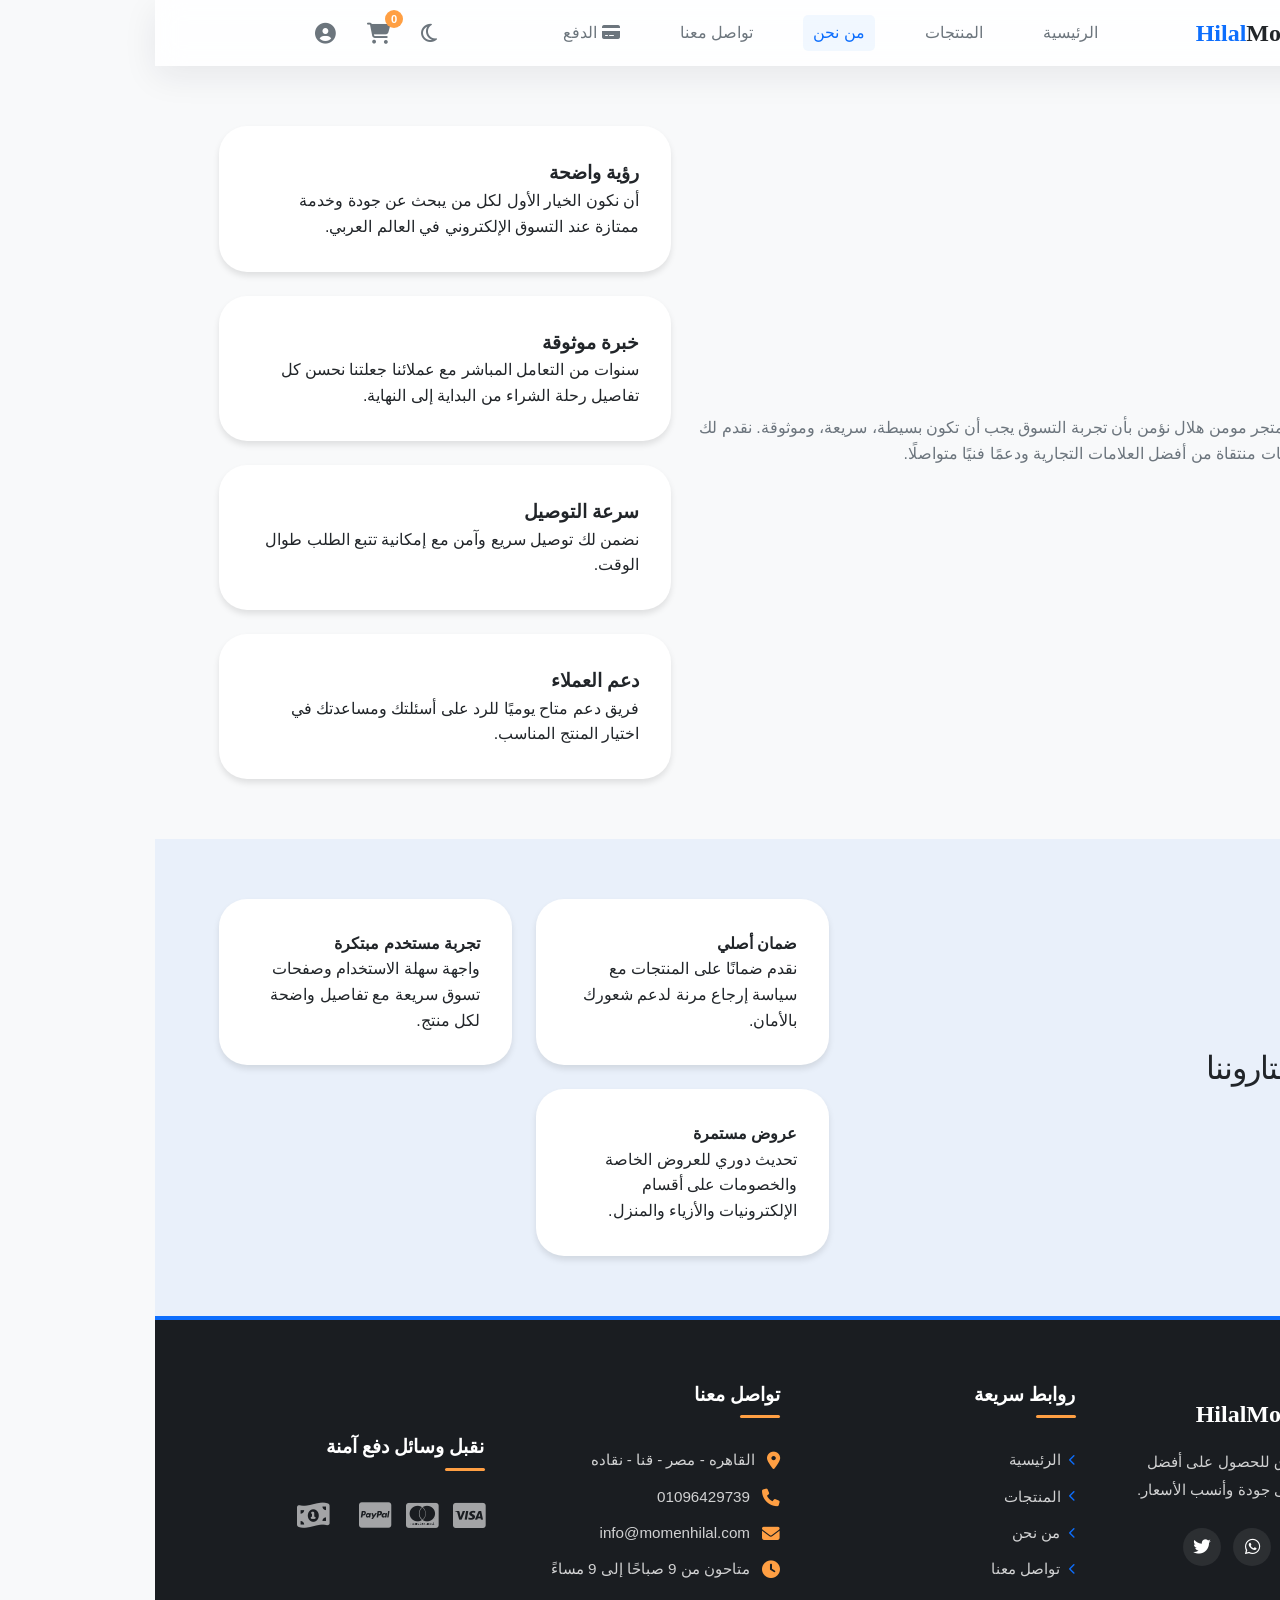
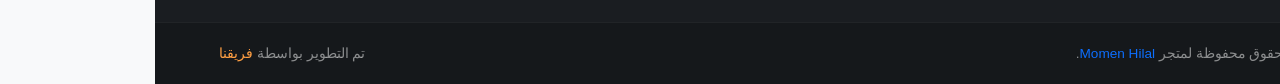
==== about.html @ a5c70056 "first commit" ====
<!DOCTYPE html>
<html lang="ar" dir="rtl">
<head>
    <meta charset="UTF-8">
    <meta name="viewport" content="width=device-width, initial-scale=1.0">
    <title>من نحن - متجر مومن هلال</title>
    <link rel="stylesheet" href="File.css/css.css">
    <link rel="stylesheet" href="File.css/header.css">
    <link rel="stylesheet" href="File.css/footer.css">
    <link rel="stylesheet" href="https://cdnjs.cloudflare.com/ajax/libs/font-awesome/6.4.2/css/all.min.css">
    <link href="https://fonts.googleapis.com/css2?family=Cairo:wght@400;600;700&display=swap" rel="stylesheet">
</head>
<body>
<header class="main-header">
    <div class="header-container container">
        <div class="logo">
            <i class="fa-brands fa-amazon-pay"></i>
            <span class="Momen">Momen</span><span class="Hilal"> Hilal</span>
        </div>
        <nav class="navbar">
            <a href="indecx (2).html">الرئيسية</a>
            <a href="products.html">المنتجات</a>
            <a href="about.html" class="active">من نحن</a>
            <a href="contact.html">تواصل معنا</a>
            <a href="checkout.html" class="checkout-link"><i class="fa-solid fa-credit-card"></i> الدفع</a>
        </nav>
        <div class="header-tools">
            <button id="themeBtn" class="tool-btn" title="تغيير المظهر"><i class="far fa-moon"></i></button>
            <div class="cart-wrapper">
                <button class="tool-btn cart-btn"><i class="fa-solid fa-cart-shopping"></i><span id="cart-count">0</span></button>
            </div>
            <div class="user-wrapper">
                <button class="tool-btn user-btn" id="userBtn"><i class="fa-solid fa-circle-user"></i></button>
                <div class="user-dropdown" id="userDropdown">
                    <a href="login.html">تسجيل الدخول</a>
                    <hr>
                    <a href="register.html">إنشاء حساب</a>
                    <hr>
                    <a href="login.html">تسجيل خروج</a>
                </div>
            </div>
        </div>
        <div class="menu-wrapper">
            <button class="tool-btn menu-btn" id="bars"><i class="fa-solid fa-bars"></i></button>
            <div class="menu-dropdown" id="menuBars">
                <a href="indecx (2).html">الرئيسية</a>
                <hr>
                <a href="products.html">المنتجات</a>
                <hr>
                <a href="about.html" class="active">من نحن</a>
                <hr>
                <a href="contact.html">تواصل معنا</a>
                <hr>
                <a href="checkout.html" class="checkout-link"><i class="fa-solid fa-credit-card"></i> إكمال الطلب</a>
            </div>
        </div>
    </div>
</header>

<main>
    <section class="page-section">
        <div class="container">
            <div class="section-title">من نحن</div>
            <p style="color: var(--text-muted); margin-bottom: 24px;">في متجر مومن هلال نؤمن بأن تجربة التسوق يجب أن تكون بسيطة، سريعة، وموثوقة. نقدم لك منتجات منتقاة من أفضل العلامات التجارية ودعمًا فنيًا متواصلًا.</p>
            <div class="product-grid">
                <div class="page-card">
                    <h3>رؤية واضحة</h3>
                    <p>أن نكون الخيار الأول لكل من يبحث عن جودة وخدمة ممتازة عند التسوق الإلكتروني في العالم العربي.</p>
                </div>
                <div class="page-card">
                    <h3>خبرة موثوقة</h3>
                    <p>سنوات من التعامل المباشر مع عملائنا جعلتنا نحسن كل تفاصيل رحلة الشراء من البداية إلى النهاية.</p>
                </div>
                <div class="page-card">
                    <h3>سرعة التوصيل</h3>
                    <p>نضمن لك توصيل سريع وآمن مع إمكانية تتبع الطلب طوال الوقت.</p>
                </div>
                <div class="page-card">
                    <h3>دعم العملاء</h3>
                    <p>فريق دعم متاح يوميًا للرد على أسئلتك ومساعدتك في اختيار المنتج المناسب.</p>
                </div>
            </div>
        </div>
    </section>
    <section class="page-section" style="background: rgba(13, 110, 253, 0.06);">
        <div class="container">
            <div class="section-title">لماذا يختاروننا</div>
            <div class="product-grid">
                <div class="page-card">
                    <h4>ضمان أصلي</h4>
                    <p>نقدم ضمانًا على المنتجات مع سياسة إرجاع مرنة لدعم شعورك بالأمان.</p>
                </div>
                <div class="page-card">
                    <h4>تجربة مستخدم مبتكرة</h4>
                    <p>واجهة سهلة الاستخدام وصفحات تسوق سريعة مع تفاصيل واضحة لكل منتج.</p>
                </div>
                <div class="page-card">
                    <h4>عروض مستمرة</h4>
                    <p>تحديث دوري للعروض الخاصة والخصومات على أقسام الإلكترونيات والأزياء والمنزل.</p>
                </div>
            </div>
        </div>
    </section>
</main>



<footer class="main-footer">
    <div class="footer-container container">
        <div class="footer-box footer-about">
            <div class="footer-logo logo"><i class="fa-brands fa-amazon-pay"></i><span class="Momen">Momen</span><span class="Hilal"> Hilal</span></div>
            <p class="footer-desc">متجرك الموثوق للحصول على أفضل المنتجات بأعلى جودة وأنسب الأسعار.</p>
            <div class="footer-socials">
                <a href="#" target="_blank" title="فيس بوك"><i class="fa-brands fa-facebook-f"></i></a>
                <a href="#" target="_blank" title="انستجرام"><i class="fa-brands fa-instagram"></i></a>
                <a href="https://wa.me/01096429739" target="_blank" title="واتساب"><i class="fa-brands fa-whatsapp"></i></a>
                <a href="#" target="_blank" title="تويتر (X)"><i class="fa-brands fa-twitter"></i></a>
            </div>
        </div>
        <div class="footer-box footer-links">
            <h3 class="footer-title">روابط سريعة</h3>
            <ul>
                <li><a href="indecx (2).html"><i class="fa-solid fa-chevron-left"></i> الرئيسية</a></li>
                <li><a href="products.html"><i class="fa-solid fa-chevron-left"></i> المنتجات</a></li>
                <li><a href="about.html"><i class="fa-solid fa-chevron-left"></i> من نحن</a></li>
                <li><a href="contact.html"><i class="fa-solid fa-chevron-left"></i> تواصل معنا</a></li>
            </ul>
        </div>
        <div class="footer-box footer-contact">
            <h3 class="footer-title">تواصل معنا</h3>
            <ul>
                <li><i class="fa-solid fa-location-dot"></i><span>القاهره - مصر - قنا - نقاده</span></li>
                <li><i class="fa-solid fa-phone"></i><a href="tel:01096429739">01096429739</a></li>
                <li><i class="fa-solid fa-envelope"></i><a href="mailto:info@momenhilal.com">info@momenhilal.com</a></li>
                <li><i class="fa-solid fa-clock"></i><span>متاحون من 9 صباحًا إلى 9 مساءً</span></li>
            </ul>
        </div>
        <div class="footer-box footer-payments">
            <h3 class="footer-title">نقبل وسائل دفع آمنة</h3>
            <div class="payment-icons">
                <i class="fa-brands fa-cc-visa" title="فيزا"></i>
                <i class="fa-brands fa-cc-mastercard" title="ماستركارد"></i>
                <i class="fa-brands fa-cc-paypal" title="بايبال"></i>
                <i class="fa-brands fa-fawkes" title="فوري (مثال)"></i>
                <i class="fa-solid fa-money-bill-1-wave" title="الدفع عند الاستلام"></i>
            </div>
        </div>
    </div>
    <div class="footer-bottom">
        <div class="container footer-bottom-content">
            <p>&copy; 2026 جميع الحقوق محفوظة لمتجر <span class="highlight">Momen Hilal</span>.</p>
            <p class="developer">تم التطوير بواسطة <a href="#" target="_blank">فريقنا</a></p>
        </div>
    </div>
</footer>
<script src="CART.JS"></script>
<script src="main.js"></script>
</body>
</html>
---- File.css/css.css ----
body{
    margin: 0;
    font-family: Arial, Helvetica, sans-serif;
   
    background-color: #f4f4f4;
   }
 header{
  background-color: #18c1f0;
  color: #f4f4f4;
  padding: 20px ;
  /* مهم */
  position: relative;
  display: flex;
  justify-content: space-between;

 }

 .container{
  display: flex;
  justify-content: space-between;
  align-items: center;
 }
 .logo{
  font-size: 22px;
  font-weight: bold;
  font-family: 'Times New Roman', Times, serif;
 }
 
 /* شريط البحث */
 .search-box{
  display: flex;
  border-radius: 10%;
  overflow: hidden;
 }
 /* input text */
 .search-box input{
  
 
  width: 200px;
  
 }
 .search-box button{
  border-radius: 10%;
 
  cursor: pointer;
  background-color: #f0f3f2;
  color: rgb(160, 84, 84);
 
 }
 الحساب user

 .user-dropdown{
  position: fixed;
  top: 70px;
  right:-8px ;
  background-color: #222;
  color: white;
 
  display: none;
  z-index: 999999;
  flex-direction: column;
  border-radius: 6px;
 }
 .user-dropdown a{
  padding: 10px;
  margin: 8px 0;
  cursor: pointer;
  display: block;
  color: white;
  /* الخط اللي تحت الموقع */
  text-decoration: none;
 }
 /* اللون عند الضغط علي الزر */
  .user-dropdown a:hover{
    color:#444;
  }
 nav a{
  color: rgb(13, 13, 13);
  text-decoration: none;
  margin-left: 20px;
  font-size: 16px;
  transition: 0.3s;
 }
 nav a:hover{
  color: #00b894;
 }
 .icons{
  display: flex;
  align-items: center;
  /* المسافه بين الصور او الكلام */
  gap: 20px;
  color: aliceblue;
  font-size: 18px;
  /* تحويل الصوره زر */
  cursor: pointer;
 }
 
 
 .dark{
  background-color: #393030;
  color: aliceblue;
 }
 .watsab{
  display: flex;
  gap: 30px;
 }
 
   


.login-box{
  background-color: white;
  padding: 30px;
  border-radius: 10px;
  width: 300px;
text-align: center;
}
.nr{
  width: 100%;
  padding: 10px;
  margin: 10px 0;
}
.ll{
  padding: 10px;
  width: 100%;
  background-color: #007dff;
  color: white;
  border: none;
  cursor: pointer;
}








 #mm{
    cursor: pointer;
    background-color: #e91e63;
    padding: 5px 10px;
    border-radius: 5px;
   }
   .section1{
    background-image: url("store1.jpg");
    background-size: cover;
    /* background: linear-gradient(to left , #2c0164 , #0e0004); */
    color: #060606;
    text-align: center;
    padding: 70px 20px;
    font-family: 'Times New Roman', Times, serif;
    font-size: 30px;
   }
   .input2{
    padding: 13px 25%;
    border: none;
    outline: none;
    flex: 1;
    border-radius: 15px;
    font-size: 14px;
  
   }
   .button2{
    
    border-radius: 50%;
    padding: 15px 15px ;
    border: none;
    background-color: #141314;
    cursor: pointer;
    color: #000;
    font-weight: bold;
    transition: 0.3s;
   
   }
   .Store{
    color: #ee0bd0;
   }
   .h22{
    color: #fff;
    font-size: 3rem;
    text-shadow: 2px 2px 5px black;
   }
   .btn{
    background-color: #f59e0b;
    color:rgb(16, 10, 10);
    padding: 12px 25px;
    border-radius: 8px;
    text-decoration: none;
    display: inline-block;
    margin-bottom: 15%;
   left: 45%;
    transition: 0.3s;
    position: absolute;
   top: 440px;
   font-size:20px;
   }
   .btn:hover{
    background-color: #0097a7;
   }
   .section2{
   
    background-color: #21c5f7;
    color: #f4f4f4;
    text-align: center;
    padding: 25px 20px;
    font-family: 'Times New Roman', Times, serif;
    font-size: 20px;
    border: 10px solid #070707;
    margin: 2px;
   }
   
   
   .button23{
    background-color: #1b0d0d;
    color: white;
    font-size: 16px;
   }
   .hero-img{
      border-radius: 50%;
      width: 20%;
      height: 20%;
      display: block;
     justify-self: center;
      align-items: center;
      margin-top: 150px;

   }
   



 
 .hero-img:hover{
  transform: scale(1.4);
  transition: 0.7s;
 }
.loading{
  display: flex;
  justify-content: center;
  align-items: center;

}



















/* .loading span{
  width: 30px;
  height: 30px;
  background-color: #007dff;
  border-radius: 50%;
  margin: 20px 5px;
  margin-bottom: 60px;
}
.s1{
  animation: load 1s  0s infinite;
}

.s2{
  animation: load 1s  0.3s infinite;
}
.s3{
  animation: load 1s  0.6s infinite;
}

.cycle{
   display: flex;
  justify-content: center;
  align-items: center;
} */
/* .cycle span{
  width: 70px;
  height: 70px;
  border-radius: 50%;
  border: 5px dotted #007dff;

  border-left: 5px dotted transparent;
  animation: cycle 2s linear  infinite ;
}

/* التحريك ، التحكم في أيكونة التحريك */
/* @keyframes load {

  0%{

    transform: translateY(0);

  }

  50%{
    transform: translateY(20px);

  }

  100%{
    transform: translateY(0);
  }

}

@keyframes cycle {

  0%{
    transform: rotate(0);
  }
    100%{
    transform: rotate(360deg);
  } 

} */ 




 /* Header */

 /* Main */
 /* Footer */
/* marging: top right bottom left */
/* marging: top + bottom  */



#toast{
  position: fixed;
  bottom: 20px;
  right: 20px;
  background-color: green;
  color: #fff;
  padding: 10px;
  opacity: 0;
  transition: 0.3s;
}
#toast.show{
  opacity: 1;
}















/* --- القواعد الأساسية (Global Styles) --- */
:root {
    --primary-color: #0d6efd; /* لون أساسي أزرق احترافي */
    --accent-color: #ff9f43; /* لون برتقالي مميز للأزرار */
    --bg-light: #f8f9fa;
    --text-dark: #212529;
    --text-muted: #6c757d;
    --header-bg: #ffffff;
    --shadow-sm: 0 2px 4px rgba(0,0,0,0.05);
    --shadow-md: 0 4px 6px rgba(0,0,0,0.1);
    --transition: all 0.3s ease;
}

/* وضع الدارك مود (مثال مبدئي) */
body.dark-theme {
    --bg-light: #121212;
    --text-dark: #f8f9fa;
    --header-bg: #1e1e1e;
    --text-muted: #a0a0a0;
}

* {
    box-sizing: border-box;
    margin: 0;
    padding: 0;
}

body {
    font-family: 'Segoe UI', Tahoma, Geneva, Verdana, sans-serif; /* خط عصري */
    background-color: var(--bg-light);
    color: var(--text-dark);
    line-height: 1.6;
    transition: var(--transition);
}

.container {
    width: 90%;
    max-width: 1200px;
    margin: 0 auto;
}

.page-header,
.hero-section,
.page-hero {
    position: relative;
    overflow: hidden;
}

.hero-section {
    min-height: 620px;
    display: grid;
    place-items: center;
    padding: 80px 0 40px;
    background: linear-gradient(135deg, rgba(13, 110, 253, 0.14), rgba(254, 249, 255, 0.95));
}

.hero-bg-img {
    position: absolute;
    inset: 0;
    width: 100%;
    height: 100%;
    object-fit: cover;
    opacity: 0.28;
    filter: blur(1px);
    z-index: 0;
}

.hero-content {
    position: relative;
    z-index: 1;
    max-width: 720px;
    text-align: right;
    color: var(--text-dark);
}

.hero-title {
    font-size: clamp(2.4rem, 2.8vw, 4rem);
    margin-bottom: 18px;
    line-height: 1.05;
}

.hero-subtitle {
    font-size: 1.05rem;
    color: var(--text-muted);
    margin-bottom: 25px;
    max-width: 640px;
}

.cta-btn {
    display: inline-flex;
    align-items: center;
    gap: 10px;
    padding: 14px 24px;
    border-radius: 999px;
    background-color: var(--primary-color);
    color: #fff;
    font-weight: 700;
    box-shadow: 0 16px 32px rgba(13, 110, 253, 0.18);
    transition: transform 0.25s ease, box-shadow 0.25s ease, background-color 0.25s ease;
}

.cta-btn:hover {
    transform: translateY(-2px);
    box-shadow: 0 22px 34px rgba(13, 110, 253, 0.22);
    background-color: #0b5ed7;
}

.hero-search-box {
    display: flex;
    max-width: 620px;
    gap: 10px;
    flex-wrap: wrap;
    margin-top: 30px;
}

.search-input {
    flex: 1 1 250px;
    min-height: 52px;
    border-radius: 60px;
    padding: 0 20px;
    border: 1px solid rgba(33, 37, 41, 0.12);
    background: #fff;
    color: var(--text-dark);
    transition: border-color 0.2s ease, transform 0.2s ease;
}

.search-input:focus {
    outline: none;
    border-color: rgba(13, 110, 253, 0.45);
    transform: translateY(-1px);
}

.search-submit-btn {
    min-width: 140px;
    border-radius: 60px;
    background-color: var(--accent-color);
    color: #111;
    padding: 0 24px;
    font-weight: 700;
}

.section-title {
    font-size: 2rem;
    margin-bottom: 18px;
    letter-spacing: -0.03em;
}

.filter-bar {
    display: grid;
    grid-template-columns: 2fr 1fr 1fr;
    gap: 16px;
    margin-bottom: 28px;
    align-items: center;
    justify-content: space-between;
    max-width: 100%;
    animation: slideInUp 0.6s ease;
}

.filter-input,
.filter-select {
    flex: 1 1 220px;
    min-height: 50px;
    padding: 0 20px;
    border-radius: 16px;
    border: 2px solid rgba(33, 37, 41, 0.14);
    background: #fff;
    color: var(--text-dark);
    font-weight: 500;
    font-family: inherit;
    transition: all 0.3s cubic-bezier(0.34, 1.56, 0.64, 1);
}

body.dark-theme .filter-input,
body.dark-theme .filter-select {
    background: #1e1e1e;
    border-color: rgba(248, 249, 250, 0.14);
    color: #f8f9fa;
}

.filter-input:focus,
.filter-select:focus {
    outline: none;
    border-color: var(--primary-color);
    box-shadow: 0 0 0 4px rgba(13, 110, 253, 0.1);
    transform: translateY(-2px);
}

.filter-select {
    appearance: none;
    cursor: pointer;
    background-image: url("data:image/svg+xml,%3Csvg xmlns='http://www.w3.org/2000/svg' viewBox='0 0 24 24' fill='none' stroke='%230d6efd' stroke-width='2'%3E%3Cpolyline points='6 9 12 15 18 9'%3E%3C/polyline%3E%3C/svg%3E");
    background-repeat: no-repeat;
    background-position: left 10px center;
    background-size: 20px;
    padding-right: 40px;
    padding-left: 35px;
}

@media (max-width: 1200px) {
    .filter-bar {
        grid-template-columns: 1fr 1fr 1fr;
        gap: 12px;
    }
}

@media (max-width: 768px) {
    .filter-bar {
        grid-template-columns: 1fr;
        gap: 10px;
    }

    .filter-input,
    .filter-select {
        width: 100%;
    }
}

.product-grid {
    display: grid;
    grid-template-columns: repeat(auto-fill, minmax(260px, 1fr));
    gap: 24px;
    animation: fadeIn 0.6s ease;
}

.page-section {
    padding: 60px 0;
}

.page-card {
    background: #fff;
    padding: 32px;
    border-radius: 28px;
    box-shadow: var(--shadow-md);
    transition: transform 0.2s ease, box-shadow 0.2s ease;
}

.page-card:hover {
    transform: translateY(-5px);
    box-shadow: 0 20px 40px rgba(0, 0, 0, 0.08);
}

.toast {
    position: fixed;
    bottom: 24px;
    right: 24px;
    background: rgba(33, 37, 41, 0.95);
    color: #fff;
    padding: 14px 20px;
    border-radius: 18px;
    box-shadow: 0 18px 40px rgba(0, 0, 0, 0.16);
    opacity: 0;
    visibility: hidden;
    transition: opacity 0.2s ease, visibility 0.2s ease;
    z-index: 2200;
}

.toast.show {
    opacity: 1;
    visibility: visible;
}

a {
    text-decoration: none;
    color: inherit;
    transition: var(--transition);
}

button {
    border: none;
    background: none;
    cursor: pointer;
    font-family: inherit;
}







/* سلة المشتريات */
.cart-wrapper, .user-wrapper {
    position: relative;
}

.cart-btn #cart-count {
    position: absolute;
    top: -5px;
    right: -5px;
    background-color: var(--accent-color);
    color: white;
    font-size: 0.7rem;
    font-weight: bold;
    width: 18px;
    height: 18px;
    border-radius: 50%;
    display: flex;
    align-items: center;
    justify-content: center;
}


/* --- تنسيق قسم Hero (الترحيب والبحث) --- */
.hero-section {
    position: relative;
    padding: 100px 0;
    overflow: hidden;
    color: white; /* النص الافتراضي أبيض فوق الصورة */
    text-align: center;
}

.hero-bg-img {
    position: absolute;
    top: 0;
    left: 0;
    width: 100%;
    height: 100%;
    object-fit: cover; /* لتغطية المساحة */
    z-index: -2;
    filter: brightness(0.5); /* تعتيم الصورة لجعل النص واضحاً */
}

/* تراكب لإضافة عمق */
.hero-section::after {
    content: '';
    position: absolute;
    top: 0; left: 0; width: 100%; height: 100%;
    background: linear-gradient(135deg, rgba(13, 110, 253, 0.3) 0%, rgba(0,0,0,0.5) 100%);
    z-index: -1;
}

.hero-content {
    display: flex;
    flex-direction: column;
    align-items: center;
    gap: 20px;
}

.hero-title {
    font-size: 2.8rem;
    font-weight: 800;
}

.Store-highlight {
    color: var(--accent-color);
    font-style: italic;
}

.hero-subtitle {
    font-size: 1.1rem;
    color: rgba(255,255,255,0.8);
    max-width: 600px;
}

/* زر إتمام الشراء */
.cta-btn {
    background-color: var(--accent-color);
    color: white;
    padding: 12px 30px;
    border-radius: 30px;
    font-weight: 600;
    display: flex;
    align-items: center;
    gap: 10px;
    box-shadow: var(--shadow-md);
}

.cta-btn:hover {
    background-color: #e68a00;
    transform: translateY(-2px);
}

/* شريط البحث */
.hero-search-box {
    display: flex;
    background-color: rgba(245, 243, 243, 0.9);
    padding: 5px;
    border-radius: 50px;
    width: 90%;
    max-width: 500px;
    margin-top: 30px;
    box-shadow: var(--shadow-md);
}

.search-input {
    flex: 1;
    padding: 10px 20px;
    border: none;
    background: transparent;
    font-size: 1rem;
    outline: none;
    color: var(--text-dark);
}

.search-submit-btn {
    background-color: var(--primary-color);
    color: white;
    padding: 10px 25px;
    border-radius: 30px;
    font-weight: 500;
    display: flex;
    align-items: center;
    gap: 5px;
}

.search-submit-btn:hover {
    background-color: #0b5ed7;
}
---- File.css/header.css ----
/* --- تنسيق الهيدر (Header) --- */
 .main-header {
    background: rgba(255, 255, 255, 0.84);
    backdrop-filter: blur(14px);
    box-shadow: 0 10px 34px rgba(20, 20, 55, 0.08);
    position: sticky;
    top: 0;
    z-index: 1200;
    padding: 14px 0;
}

.header-container {
    display: flex;
    justify-content: space-between;
    align-items: center;
    gap: 18px;
}

/* اللوجو */
.logo {
    display: flex;
    align-items: center;
    font-size: 1.5rem;
    font-weight: bold;
}

.logo i {
    color: var(--primary-color);
    margin-left: 10px;
    font-size: 1.8rem;
}

.Momen { color: var(--text-dark); }
.Hilal { color: var(--primary-color); }



/* المنيو */
.navbar {
    display: flex;
    gap: 20px;
}

.navbar a {
    font-weight: 500;
    color: var(--text-muted);
    padding: 5px 10px;
    border-radius: 5px;
}

.navbar a:hover, .navbar a.active {
    color: var(--primary-color);
    background-color: rgba(13, 110, 253, 0.05);
}


/* زر الاضاءه */
.header-tools {
    display: flex;
    align-items: center;
    gap: 15px;
}

.tool-btn {
    font-size: 1.3rem;
    color: var(--text-muted);
    padding: 8px;
    border-radius: 50%;
    transition: var(--transition);
    display: flex;
    align-items: center;
    justify-content: center;
}

.tool-btn:hover {
    background-color: rgba(0,0,0,0.05);
    color: var(--text-dark);
}

.themeBtn{
    background-color: #f31202;
}

/* تنسيق الـ Dropdowns (السلة والمستخدم) */
.cart-wrapper,
.user-wrapper,
.menu-wrapper {
    position: relative; */
}

.cart-dropdown,
.user-dropdown,
.menu-dropdown {
    position: absolute;
    top: calc(100% + 8px);
    right: 0;
    background-color: var(--header-bg);
    box-shadow: var(--shadow-md);
    border-radius: 18px;
    padding: 10px 0;
    min-width: 220px;
    visibility: hidden;
    opacity: 0;
    transform: translateY(-8px);
    transition: opacity 0.22s ease, transform 0.22s ease, visibility 0.22s ease;
    z-index: 2000;
    pointer-events: none;
}

.cart-dropdown.dropdown-open,
.user-dropdown.dropdown-open,
.menu-dropdown.dropdown-open {
    visibility: visible;
    opacity: 1;
    transform: translateY(0);
    pointer-events: auto;
}

.cart-dropdown p {
    color: var(--text-muted);
    text-align: center;
    font-size: 0.95rem;
    margin: 0;
}

.user-dropdown a,
.menu-dropdown a {
    display: block;
    padding: 12px 18px;
    text-align: right;
    width: 100%;
    color: var(--text-dark);
    border-radius: 12px;
    font-weight: 500;
    transition: background-color 0.2s ease, color 0.2s ease;
}

.user-dropdown a:hover,
.menu-dropdown a:hover {
    background-color: rgba(13, 110, 253, 0.08);
    color: var(--primary-color);
}

.user-dropdown a + hr,
.menu-dropdown a + hr {
    margin: 10px 0;
    border: 0;
    border-top: 1px solid rgba(0, 0, 0, 0.08);
}

.logout-btn {
    background-color: #dc3545; /* أحمر للخروج */
    color: rgb(255, 255, 255) !important;
    margin-top: 10px;
}

.menu-btn {
    display: none;
    border-radius: 14px;
    width: 44px;
    height: 44px;
    align-items: center;
    justify-content: center;
    background-color: rgba(13, 110, 253, 0.08);
    transition: background-color 0.2s ease;
}

.menu-btn:hover {
    background-color: rgba(13, 110, 253, 0.16);
}

.menu-toggle {
    display: none;
    font-size: 1.5rem;
    color: var(--text-dark);
}

/* زر اللغه */
#lang-btn {
    cursor: pointer;
    padding: 5px 12px;
    border: 1px solid #f31202;
    background: transparent;
    color: #161517;
    border-radius: 4px;
    font-weight: bold;
    transition: 0.3s;
}

#lang-btn:hover {
    background: #8e4dce;
    color: #fff;
}

/* --- التجاوبية مع الشاشات المختلفة (Responsive) --- */
@media (max-width: 768px) {
    .navbar {
        display: none;
    }
    .menu-toggle {
        display: block; /* إظهار أيقونة الهامبرغر */
    }

    .hero-title {
        font-size: 2rem;
    }
    .menu-btn{
        display: flex;
    }
}
   
/* موبيل📱 */
@media (max-width:1199px) {


 header{
  
  padding: 10px ;
  /* مهم */
  position: relative;
  display: flex;
  justify-content: space-between;
  background-color: #67b0f9;
 }
 .navbar{
  display: none;
 }
  .logo{
  font-size: 15px;
  font-weight: bold;
  font-family: 'Times New Roman', Times, serif;
 }

    .hero-img{
      width: 300px;
      height: 300px;
   }
   .menu-dropdown{
    display: none;
   }
   .user-dropdown{
    margin-left: -130px;
   }
   
}
















/* لازم تبقي كده علشان اغير اللغه */
/* <h1 data-key="welcome">أهلاً بكم في متجرنا</h1>
<p data-key="description">أفضل العروض والخصومات تجدها هنا</p>
<a href="#" data-key="contact">اتصل بنا</a>


// 1. قاموس الترجمة
const i18n = {
    "ar": {
        "welcome": "أهلاً بكم في متجرنا",
        "description": "أفضل العروض والخصومات تجدها هنا",
        "contact": "اتصل بنا",
        "btn": "English"
    },
    "en": {
        "welcome": "Welcome to Our Store",
        "description": "Find the best offers and discounts here",
        "contact": "Contact Us",
        "btn": "العربية"
    }
};

function toggleLanguage() {
    // تحديد اللغة الجديدة
    let newLang = document.documentElement.lang === "ar" ? "en" : "ar";
    
    // حفظ اللغة في المتصفح
    localStorage.setItem("lang", newLang);
    
    // تنفيذ التغيير
    applyLang(newLang);
}

function applyLang(lang) {
    // 1. تغيير لغة واتجاه الصفحة
    document.documentElement.lang = lang;
    document.documentElement.dir = (lang === "ar") ? "rtl" : "ltr";

    // 2. تغيير النصوص اللي ليها data-key
    document.querySelectorAll("[data-key]").forEach(el => {
        let key = el.getAttribute("data-key");
        el.innerText = i18n[lang][key];
    });

    // 3. تغيير نص الزرار نفسه
    document.getElementById("lang-btn").innerText = i18n[lang]["btn"];
}

// تشغيل اللغة المحفوظة أول ما الصفحة تفتح
window.onload = () => {
    let savedLang = localStorage.getItem("lang") || "ar";
    applyLang(savedLang);
}; */
---- File.css/footer.css ----
/* --- تنسيق الفوتر (Footer) --- */
.main-footer {
    background-color: #1a1d21; /* لون خلفية غامق واحترافي */
    color: rgba(255, 255, 255, 0.8); /* لون نص أبيض باهت قليلاً */
    padding-top: 60px;
    margin-top: auto; /* ليدفع الفوتر للأسفل في حالة الصفحة الفارغة */
    border-top: 4px solid var(--primary-color); /* شريط علوي بلون المتجر */
}

.footer-container {
    display: grid;
    grid-template-columns: repeat(auto-fit, minmax(250px, 1fr)); /* تخطيط شبكي متجاوب */
    gap: 30px;
    padding-bottom: 40px;
}

.footer-box {
    display: flex;
    flex-direction: column;
    gap: 15px;
}

/* العمود الأول: اللوجو والوصف */
.footer-logo {
    justify-content: flex-start; /* لضبط اللوجو لليمين */
}
.footer-logo span.Momen, .footer-logo span.Hilal {
    color: white; /* جعل اللوجو أبيض في الفوتر */
}
.footer-logo i {
    color: var(--accent-color); /* الأيقونة بلون مختلف */
}

.footer-desc {
    font-size: 0.95rem;
    line-height: 1.8;
}

.footer-socials {
    display: flex;
    gap: 12px;
    margin-top: 10px;
}

.footer-socials a {
    display: flex;
    align-items: center;
    justify-content: center;
    width: 38px;
    height: 38px;
    border-radius: 50%;
    background-color: rgba(255, 255, 255, 0.08);
    color: white;
    font-size: 1.1rem;
    transition: var(--transition);
}

.footer-socials a:hover {
    background-color: var(--primary-color);
    transform: translateY(-3px) scale(1.05);
}

/* عناوين الأعمدة */
.footer-title {
    color: white;
    font-size: 1.2rem;
    font-weight: 600;
    margin-bottom: 15px;
    position: relative;
    padding-bottom: 8px;
}

.footer-title::after {
    content: '';
    position: absolute;
    bottom: 0;
    right: 0; /* لأن dir=rtl */
    width: 40px;
    height: 3px;
    background-color: var(--accent-color);
    border-radius: 2px;
}

/* القوائم (روابط ومعلومات) */
.footer-links ul, .footer-contact ul {
    list-style: none;
    display: flex;
    flex-direction: column;
    gap: 12px;
}

.footer-links a {
    font-size: 0.95rem;
    display: flex;
    align-items: center;
    gap: 8px;
}

.footer-links a i {
    font-size: 0.7rem;
    color: var(--primary-color);
    transition: var(--transition);
}

.footer-links a:hover {
    color: white;
    padding-right: 5px; /*dir=rtl لليسار*/
}

.footer-links a:hover i {
    color: var(--accent-color);
}

/* معلومات التواصل */
.footer-contact li {
    display: flex;
    align-items: flex-start;
    gap: 12px;
    font-size: 0.95rem;
}

.footer-contact li i {
    color: var(--accent-color);
    font-size: 1.1rem;
    margin-top: 4px; /* لضبط الأيقونة مع أول سطر */
}

.footer-contact li a:hover {
    color: var(--primary-color);
    text-decoration: underline;
}

/* وسائل الدفع */
.payment-icons {
    display: flex;
    flex-wrap: wrap;
    gap: 15px;
    font-size: 1.8rem;
    color: rgba(255, 255, 255, 0.6);
}

.payment-icons i:hover {
    color: white;
    transform: scale(1.1);
    transition: var(--transition);
}

/* شريط الحقوق السفلي */
.footer-bottom {
    background-color: #15181b;
    padding: 20px 0;
    border-top: 1px solid rgba(255, 255, 255, 0.05);
}

.footer-bottom-content {
    display: flex;
    justify-content: space-between;
    align-items: center;
    font-size: 0.85rem;
    color: rgba(255, 255, 255, 0.5);
}

.footer-bottom .highlight {
    color: var(--primary-color);
    font-weight: 500;
}

.developer a {
    color: var(--accent-color);
    font-weight: 500;
}

.developer a:hover {
    text-decoration: underline;
}

/* --- التجاوبية (Responsive) --- */
@media (max-width: 768px) {
    .main-footer {
        padding-top: 40px;
    }

    .footer-container {
        grid-template-columns: 1fr; /* عمود واحد على الموبايل */
        text-align: center;
        gap: 35px;
    }

    .footer-logo {
        justify-content: center; /* توسيط اللوجو على الموبايل */
    }

    .footer-title::after {
        right: 50%;
        transform: translateX(50%); /* توسيط الخط العلوي */
    }

    .footer-socials {
        justify-content: center;
    }

    .footer-links a {
        justify-content: center;
    }

    .footer-contact li {
        justify-content: center;
    }

    .payment-icons {
        justify-content: center;
    }

    .footer-bottom-content {
        flex-direction: column;
        gap: 10px;
    }
}
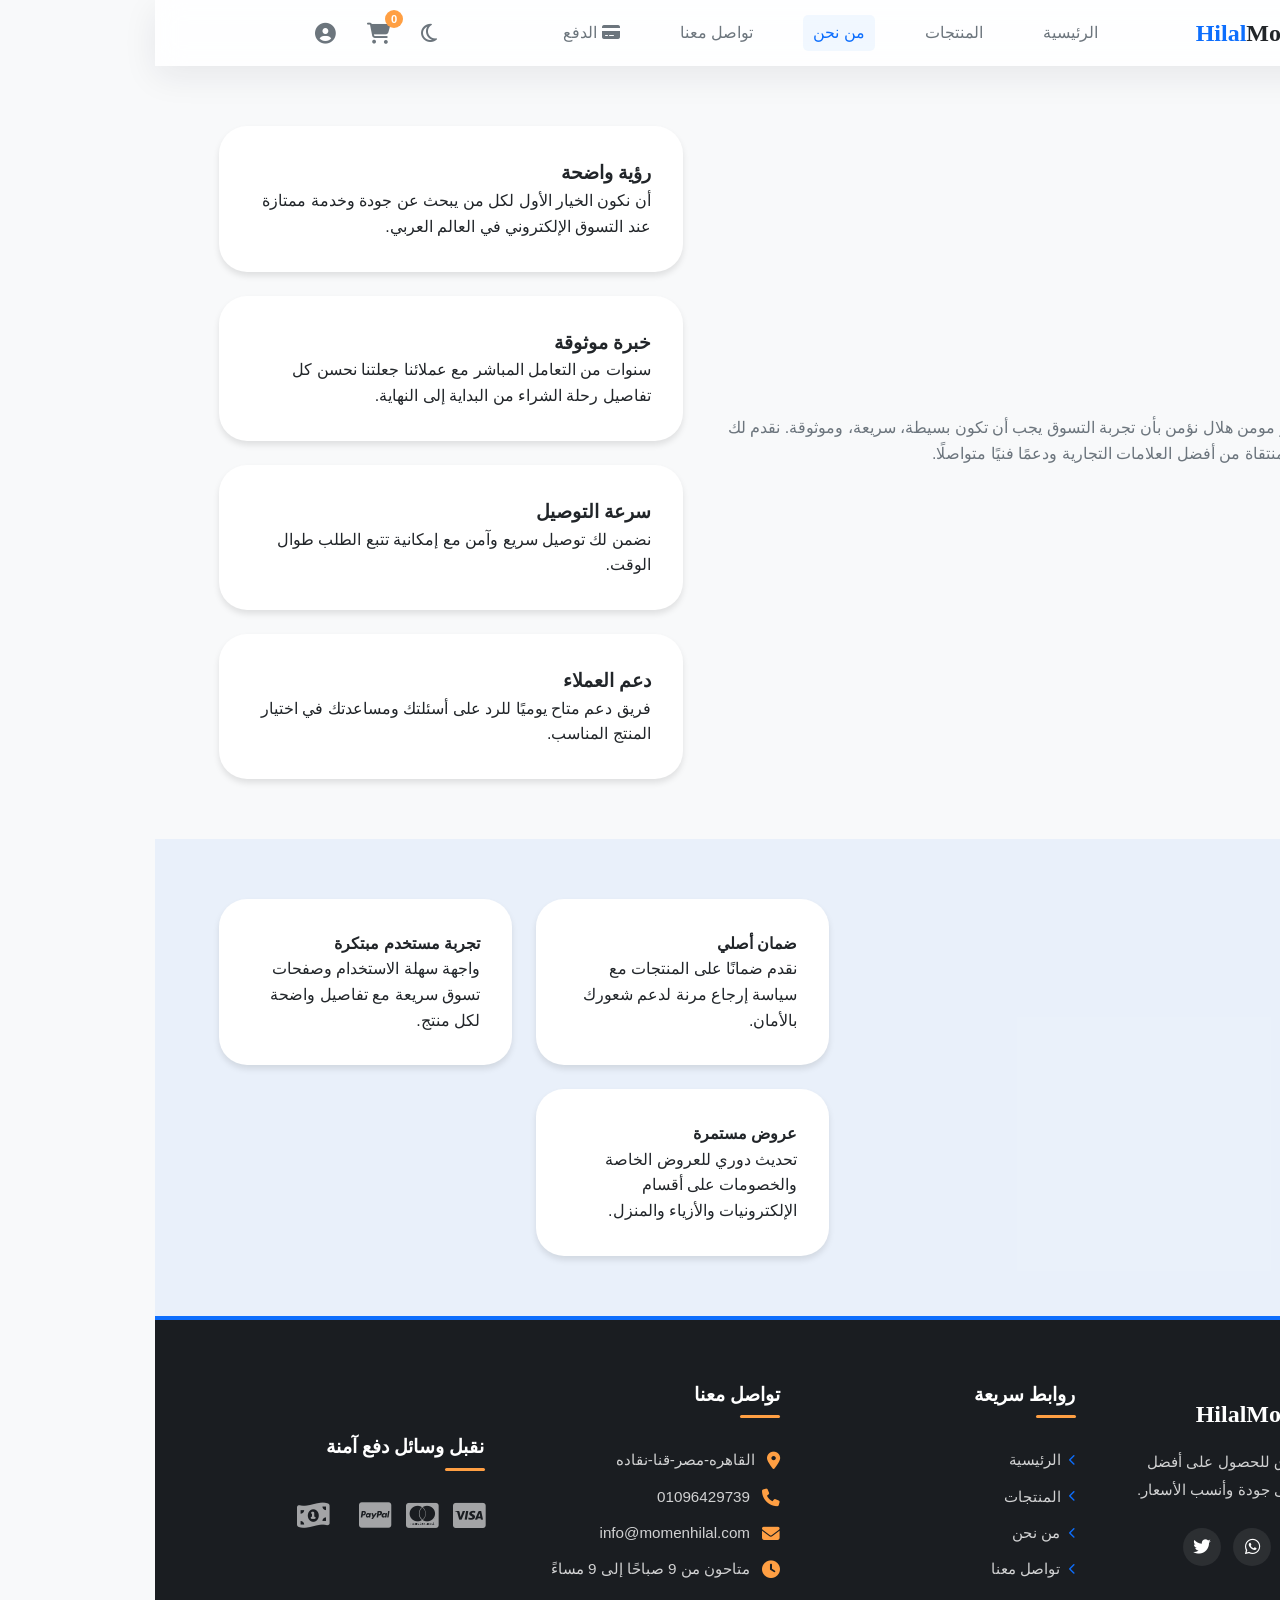
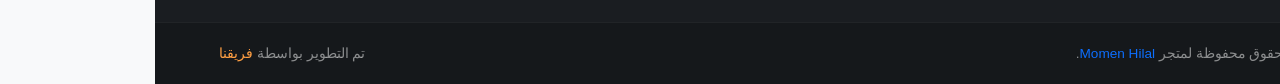
==== commit 6509e912: "Fix navigation links and update footer content; remove deprecated indecx (2).html file; update produ" ====
--- a/about.html
+++ b/about.html
@@ -18,7 +18,7 @@
             <span class="Momen">Momen</span><span class="Hilal"> Hilal</span>
         </div>
         <nav class="navbar">
-            <a href="indecx (2).html">الرئيسية</a>
+            <a href="index.html">الرئيسية</a>
             <a href="products.html">المنتجات</a>
             <a href="about.html" class="active">من نحن</a>
             <a href="contact.html">تواصل معنا</a>
@@ -43,7 +43,7 @@
         <div class="menu-wrapper">
             <button class="tool-btn menu-btn" id="bars"><i class="fa-solid fa-bars"></i></button>
             <div class="menu-dropdown" id="menuBars">
-                <a href="indecx (2).html">الرئيسية</a>
+                <a href="index.html">الرئيسية</a>
                 <hr>
                 <a href="products.html">المنتجات</a>
                 <hr>
@@ -120,7 +120,7 @@
         <div class="footer-box footer-links">
             <h3 class="footer-title">روابط سريعة</h3>
             <ul>
-                <li><a href="indecx (2).html"><i class="fa-solid fa-chevron-left"></i> الرئيسية</a></li>
+                <li><a href="index.html"><i class="fa-solid fa-chevron-left"></i> الرئيسية</a></li>
                 <li><a href="products.html"><i class="fa-solid fa-chevron-left"></i> المنتجات</a></li>
                 <li><a href="about.html"><i class="fa-solid fa-chevron-left"></i> من نحن</a></li>
                 <li><a href="contact.html"><i class="fa-solid fa-chevron-left"></i> تواصل معنا</a></li>
@@ -129,7 +129,7 @@
         <div class="footer-box footer-contact">
             <h3 class="footer-title">تواصل معنا</h3>
             <ul>
-                <li><i class="fa-solid fa-location-dot"></i><span>القاهره - مصر - قنا - نقاده</span></li>
+                <li><i class="fa-solid fa-location-dot"></i><span>القاهره-مصر-قنا-نقاده</span></li>
                 <li><i class="fa-solid fa-phone"></i><a href="tel:01096429739">01096429739</a></li>
                 <li><i class="fa-solid fa-envelope"></i><a href="mailto:info@momenhilal.com">info@momenhilal.com</a></li>
                 <li><i class="fa-solid fa-clock"></i><span>متاحون من 9 صباحًا إلى 9 مساءً</span></li>
--- a/File.css/css.css
+++ b/File.css/css.css
@@ -136,32 +136,23 @@
 
 
 
- #mm{
+ /* #mm{
     cursor: pointer;
     background-color: #e91e63;
     padding: 5px 10px;
     border-radius: 5px;
-   }
-   .section1{
-    background-image: url("store1.jpg");
-    background-size: cover;
-    /* background: linear-gradient(to left , #2c0164 , #0e0004); */
-    color: #060606;
-    text-align: center;
-    padding: 70px 20px;
-    font-family: 'Times New Roman', Times, serif;
-    font-size: 30px;
-   }
-   .input2{
-    padding: 13px 25%;
+   } */
+   /* /// */
+    /* .input2{ 
+     padding: 13px 25%;
     border: none;
     outline: none;
     flex: 1;
     border-radius: 15px;
     font-size: 14px;
   
-   }
-   .button2{
+   } */
+   /* .button2{
     
     border-radius: 50%;
     padding: 15px 15px ;
@@ -172,16 +163,16 @@
     font-weight: bold;
     transition: 0.3s;
    
-   }
-   .Store{
+   } */
+   /* .Store{
     color: #ee0bd0;
    }
    .h22{
     color: #fff;
     font-size: 3rem;
     text-shadow: 2px 2px 5px black;
-   }
-   .btn{
+   } */
+   /* .btn{
     background-color: #f59e0b;
     color:rgb(16, 10, 10);
     padding: 12px 25px;
@@ -194,11 +185,11 @@
     position: absolute;
    top: 440px;
    font-size:20px;
-   }
-   .btn:hover{
+   } */
+   /* .btn:hover{
     background-color: #0097a7;
-   }
-   .section2{
+   } */
+   /* .section2{
    
     background-color: #21c5f7;
     color: #f4f4f4;
@@ -225,13 +216,13 @@
       align-items: center;
       margin-top: 150px;
 
-   }
+   } */
    
 
 
 
  
- .hero-img:hover{
+ /* .hero-img:hover{
   transform: scale(1.4);
   transition: 0.7s;
  }
@@ -240,7 +231,7 @@
   justify-content: center;
   align-items: center;
 
-}
+} */
 
 
 
@@ -337,7 +328,7 @@
 
 
 
-#toast{
+/* #toast{
   position: fixed;
   bottom: 20px;
   right: 20px;
@@ -349,7 +340,7 @@
 }
 #toast.show{
   opacity: 1;
-}
+} */
 
 
 
@@ -366,7 +357,7 @@
 
 
 /* --- القواعد الأساسية (Global Styles) --- */
-:root {
+ :root {
     --primary-color: #0d6efd; /* لون أساسي أزرق احترافي */
     --accent-color: #ff9f43; /* لون برتقالي مميز للأزرار */
     --bg-light: #f8f9fa;
@@ -376,7 +367,7 @@
     --shadow-sm: 0 2px 4px rgba(0,0,0,0.05);
     --shadow-md: 0 4px 6px rgba(0,0,0,0.1);
     --transition: all 0.3s ease;
-}
+} 
 
 /* وضع الدارك مود (مثال مبدئي) */
 body.dark-theme {
@@ -404,24 +395,24 @@
     width: 90%;
     max-width: 1200px;
     margin: 0 auto;
-}
-
-.page-header,
+ }
+
+/* .page-header,
 .hero-section,
 .page-hero {
     position: relative;
     overflow: hidden;
-}
-
-.hero-section {
+}  */
+
+/* .hero-section {
     min-height: 620px;
     display: grid;
     place-items: center;
     padding: 80px 0 40px;
     background: linear-gradient(135deg, rgba(13, 110, 253, 0.14), rgba(254, 249, 255, 0.95));
-}
-
-.hero-bg-img {
+} */
+
+/* .hero-bg-img {
     position: absolute;
     inset: 0;
     width: 100%;
@@ -430,7 +421,7 @@
     opacity: 0.28;
     filter: blur(1px);
     z-index: 0;
-}
+} */
 
 .hero-content {
     position: relative;
@@ -439,7 +430,7 @@
     text-align: right;
     color: var(--text-dark);
 }
-
+/* 
 .hero-title {
     font-size: clamp(2.4rem, 2.8vw, 4rem);
     margin-bottom: 18px;
@@ -451,9 +442,9 @@
     color: var(--text-muted);
     margin-bottom: 25px;
     max-width: 640px;
-}
-
-.cta-btn {
+} */
+
+ .cta-btn {
     display: inline-flex;
     align-items: center;
     gap: 10px;
@@ -464,21 +455,21 @@
     font-weight: 700;
     box-shadow: 0 16px 32px rgba(13, 110, 253, 0.18);
     transition: transform 0.25s ease, box-shadow 0.25s ease, background-color 0.25s ease;
-}
-
-.cta-btn:hover {
+} 
+
+ .cta-btn:hover {
     transform: translateY(-2px);
     box-shadow: 0 22px 34px rgba(13, 110, 253, 0.22);
     background-color: #0b5ed7;
-}
-
-.hero-search-box {
+} 
+
+ .hero-search-box {
     display: flex;
     max-width: 620px;
     gap: 10px;
     flex-wrap: wrap;
     margin-top: 30px;
-}
+} 
 
 .search-input {
     flex: 1 1 250px;
@@ -495,9 +486,9 @@
     outline: none;
     border-color: rgba(13, 110, 253, 0.45);
     transform: translateY(-1px);
-}
-
-.search-submit-btn {
+} 
+
+ .search-submit-btn {
     min-width: 140px;
     border-radius: 60px;
     background-color: var(--accent-color);
@@ -506,13 +497,13 @@
     font-weight: 700;
 }
 
-.section-title {
+/* .section-title {
     font-size: 2rem;
     margin-bottom: 18px;
     letter-spacing: -0.03em;
-}
-
-.filter-bar {
+} */
+
+/* .filter-bar {
     display: grid;
     grid-template-columns: 2fr 1fr 1fr;
     gap: 16px;
@@ -521,9 +512,9 @@
     justify-content: space-between;
     max-width: 100%;
     animation: slideInUp 0.6s ease;
-}
-
-.filter-input,
+} */
+
+/* .filter-input,
 .filter-select {
     flex: 1 1 220px;
     min-height: 50px;
@@ -535,24 +526,24 @@
     font-weight: 500;
     font-family: inherit;
     transition: all 0.3s cubic-bezier(0.34, 1.56, 0.64, 1);
-}
-
-body.dark-theme .filter-input,
+} */
+
+/* body.dark-theme .filter-input,
 body.dark-theme .filter-select {
     background: #1e1e1e;
     border-color: rgba(248, 249, 250, 0.14);
     color: #f8f9fa;
-}
-
-.filter-input:focus,
+} */
+
+/* .filter-input:focus,
 .filter-select:focus {
     outline: none;
     border-color: var(--primary-color);
     box-shadow: 0 0 0 4px rgba(13, 110, 253, 0.1);
     transform: translateY(-2px);
-}
-
-.filter-select {
+} */
+
+/* .filter-select {
     appearance: none;
     cursor: pointer;
     background-image: url("data:image/svg+xml,%3Csvg xmlns='http://www.w3.org/2000/svg' viewBox='0 0 24 24' fill='none' stroke='%230d6efd' stroke-width='2'%3E%3Cpolyline points='6 9 12 15 18 9'%3E%3C/polyline%3E%3C/svg%3E");
@@ -561,7 +552,7 @@
     background-size: 20px;
     padding-right: 40px;
     padding-left: 35px;
-}
+} */
 
 @media (max-width: 1200px) {
     .filter-bar {
@@ -581,13 +572,12 @@
         width: 100%;
     }
 }
-
-.product-grid {
+  .product-grid {
     display: grid;
     grid-template-columns: repeat(auto-fill, minmax(260px, 1fr));
     gap: 24px;
     animation: fadeIn 0.6s ease;
-}
+} 
 
 .page-section {
     padding: 60px 0;
@@ -717,7 +707,7 @@
     font-size: 1.1rem;
     color: rgba(255,255,255,0.8);
     max-width: 600px;
-}
+} */
 
 /* زر إتمام الشراء */
 .cta-btn {
@@ -737,7 +727,7 @@
     transform: translateY(-2px);
 }
 
-/* شريط البحث */
+ /* شريط البحث */
 .hero-search-box {
     display: flex;
     background-color: rgba(245, 243, 243, 0.9);
@@ -747,7 +737,7 @@
     max-width: 500px;
     margin-top: 30px;
     box-shadow: var(--shadow-md);
-}
+} 
 
 .search-input {
     flex: 1;
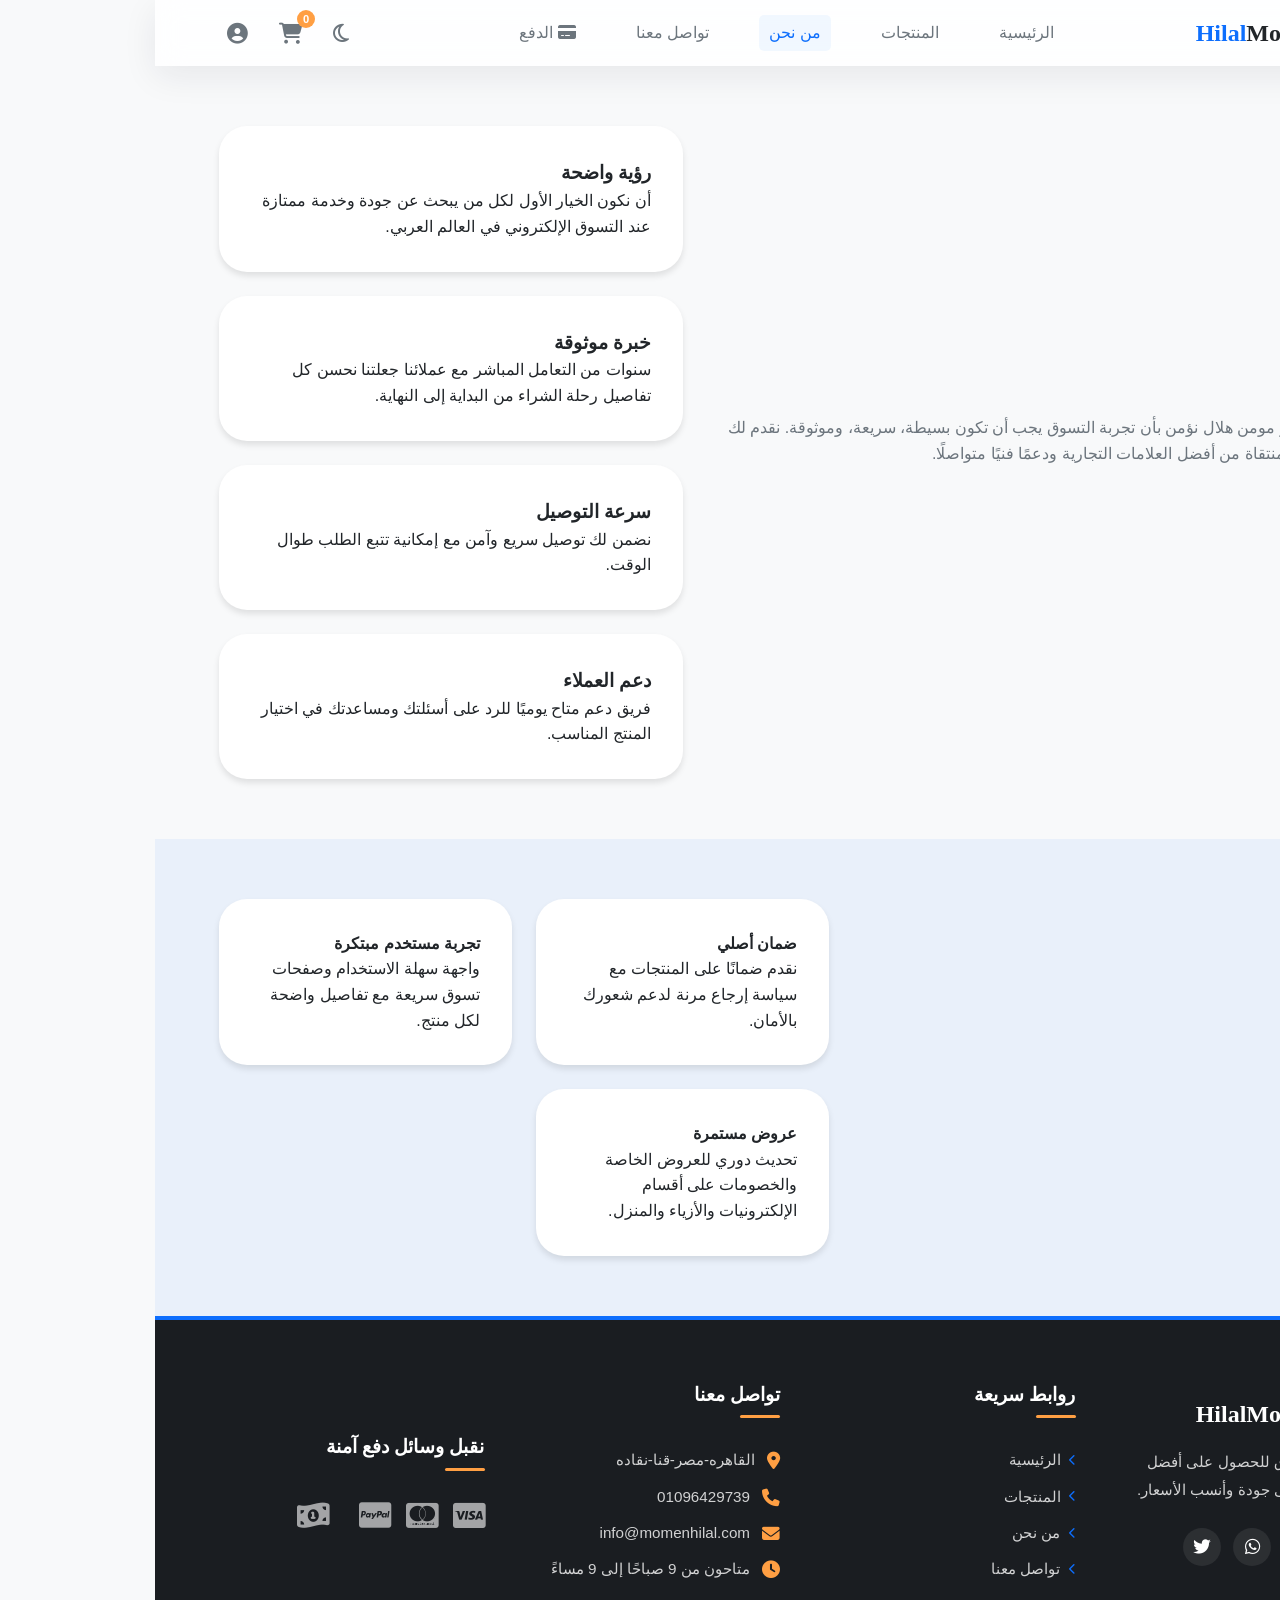
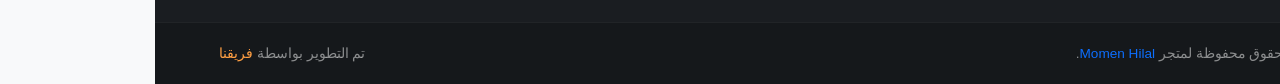
==== commit f92d16b1: "feat: Implement comprehensive responsive design updates for Momen Hilal E-commerce Store - Added new" ====
--- a/about.html
+++ b/about.html
@@ -4,6 +4,7 @@
     <meta charset="UTF-8">
     <meta name="viewport" content="width=device-width, initial-scale=1.0">
     <title>من نحن - متجر مومن هلال</title>
+    <link rel="stylesheet" href="File.css/responsive.css">
     <link rel="stylesheet" href="File.css/css.css">
     <link rel="stylesheet" href="File.css/header.css">
     <link rel="stylesheet" href="File.css/footer.css">
--- a/File.css/responsive.css
+++ b/File.css/responsive.css
@@ -0,0 +1,213 @@
+/* responsive.css */
+@media (max-width: 1200px) {
+    .container {
+        max-width: 960px;
+    }
+}
+
+@media (max-width: 992px) {
+    .container {
+        max-width: 720px;
+    }
+    
+    .navbar {
+        display: none; /* إخفاء القائمة العادية */
+    }
+    
+    .menu-wrapper {
+        display: block !important; /* إظهار قائمة الهامبرغر */
+    }
+}
+
+@media (max-width: 768px) {
+    .container {
+        max-width: 540px;
+        padding: 0 15px;
+    }
+    
+    .product-grid {
+        grid-template-columns: repeat(2, 1fr);
+        gap: 15px;
+    }
+    
+    .hero-title {
+        font-size: 28px;
+    }
+    
+    .footer-container {
+        grid-template-columns: 1fr;
+        gap: 30px;
+    }
+}
+
+@media (max-width: 576px) {
+    .product-grid {
+        grid-template-columns: 1fr;
+    }
+    
+    .header-container {
+        flex-wrap: wrap;
+        gap: 10px;
+    }
+    
+    .filter-bar {
+        flex-direction: column;
+    }
+}
+
+/* responsive.css - نسخة محسنة */
+* {
+    box-sizing: border-box;
+}
+
+/* شاشات كبيرة (لابتوب) */
+@media (max-width: 1200px) {
+    .container {
+        max-width: 960px;
+    }
+    
+    .product-grid {
+        grid-template-columns: repeat(3, 1fr);
+    }
+}
+
+/* شاشات متوسطة (تابلت) */
+@media (max-width: 992px) {
+    .container {
+        max-width: 720px;
+    }
+    
+    /* إخفاء القائمة العادية */
+    .navbar {
+        display: none !important;
+    }
+    
+    /* إظهار زر الهامبرغر */
+    .menu-wrapper {
+        display: block !important;
+    }
+    
+    .product-grid {
+        grid-template-columns: repeat(2, 1fr);
+        gap: 20px;
+    }
+    
+    .hero-title {
+        font-size: 2rem;
+    }
+}
+
+/* شاشات صغيرة (تابلت صغير) */
+@media (max-width: 768px) {
+    .container {
+        max-width: 540px;
+        padding: 0 15px;
+    }
+    
+    .header-container {
+        gap: 10px;
+    }
+    
+    .logo {
+        font-size: 1.2rem;
+    }
+    
+    .logo i {
+        font-size: 1.4rem;
+    }
+    
+    .hero-title {
+        font-size: 1.8rem;
+    }
+    
+    .hero-subtitle {
+        font-size: 0.9rem;
+    }
+    
+    .product-grid {
+        grid-template-columns: repeat(2, 1fr);
+        gap: 15px;
+    }
+    
+    .footer-container {
+        grid-template-columns: 1fr;
+        text-align: center;
+        gap: 30px;
+    }
+    
+    .footer-socials {
+        justify-content: center;
+    }
+    
+    .filter-bar {
+        flex-direction: column;
+    }
+    
+    .filter-input, .filter-select {
+        width: 100%;
+        margin-bottom: 10px;
+    }
+}
+
+/* شاشات صغيرة جداً (موبايل) */
+@media (max-width: 576px) {
+    .product-grid {
+        grid-template-columns: 1fr;
+    }
+    
+    .hero-title {
+        font-size: 1.5rem;
+    }
+    
+    .hero-section {
+        min-height: 300px;
+    }
+    
+    .hero-bg-img {
+        height: 100%;
+        object-fit: cover;
+    }
+    
+    .product .product-buttons {
+        flex-direction: column;
+        gap: 10px;
+    }
+    
+    .product .product-buttons button,
+    .product .product-buttons a {
+        width: 100%;
+        text-align: center;
+    }
+    
+    .tool-btn {
+        padding: 6px;
+        font-size: 1rem;
+    }
+    
+    #cart-count {
+        font-size: 10px;
+        padding: 2px 5px;
+        top: -5px;
+        right: -5px;
+    }
+}
+
+/* شاشات صغيرة جداً (موبايل صغير) */
+@media (max-width: 380px) {
+    .hero-title {
+        font-size: 1.2rem;
+    }
+    
+    .logo {
+        font-size: 1rem;
+    }
+    
+    .tool-btn {
+        padding: 4px;
+        font-size: 0.9rem;
+    }
+    
+    .product img {
+        height: 180px;
+    }
+}
--- a/File.css/css.css
+++ b/File.css/css.css
@@ -763,3 +763,59 @@
 .search-submit-btn:hover {
     background-color: #0b5ed7;
 }
+/* تحسين القائمة في الشاشات الصغيرة */
+.menu-wrapper {
+    display: none;
+}
+
+@media (max-width: 992px) {
+    .navbar {
+        display: none;
+    }
+    .menu-wrapper {
+        display: block;
+    }
+}
+
+/* تحسين البطاقات */
+.product {
+    transition: all 0.3s ease;
+}
+
+@media (max-width: 768px) {
+    .product .product-buttons {
+        flex-direction: column;
+        gap: 10px;
+    }
+    
+    .product .product-buttons button,
+    .product .product-buttons a {
+        width: 100%;
+        text-align: center;
+    }
+}
+
+/* تحسين صورة الهيرو */
+.hero-bg-img {
+    width: 100%;
+    height: auto;
+    object-fit: cover;
+}
+
+@media (max-width: 768px) {
+    .hero-section {
+        min-height: 300px;
+    }
+}
+
+/* تحسين الفوتر */
+@media (max-width: 768px) {
+    .footer-container {
+        grid-template-columns: 1fr;
+        text-align: center;
+    }
+    
+    .footer-socials {
+        justify-content: center;
+    }
+}
--- a/File.css/header.css
+++ b/File.css/header.css
@@ -1,5 +1,5 @@
 /* --- تنسيق الهيدر (Header) --- */
- .main-header {
+.main-header {
     background: rgba(255, 255, 255, 0.84);
     backdrop-filter: blur(14px);
     box-shadow: 0 10px 34px rgba(20, 20, 55, 0.08);
@@ -33,8 +33,6 @@
 .Momen { color: var(--text-dark); }
 .Hilal { color: var(--primary-color); }
 
-
-
 /* المنيو */
 .navbar {
     display: flex;
@@ -52,7 +50,6 @@
     color: var(--primary-color);
     background-color: rgba(13, 110, 253, 0.05);
 }
-
 
 /* زر الاضاءه */
 .header-tools {
@@ -85,7 +82,7 @@
 .cart-wrapper,
 .user-wrapper,
 .menu-wrapper {
-    position: relative; */
+    position: relative; 
 }
 
 .cart-dropdown,
@@ -94,17 +91,19 @@
     position: absolute;
     top: calc(100% + 8px);
     right: 0;
-    background-color: var(--header-bg);
-    box-shadow: var(--shadow-md);
+    background-color: white;
+    box-shadow: 0 8px 32px rgba(0, 0, 0, 0.12);
     border-radius: 18px;
     padding: 10px 0;
     min-width: 220px;
     visibility: hidden;
     opacity: 0;
     transform: translateY(-8px);
-    transition: opacity 0.22s ease, transform 0.22s ease, visibility 0.22s ease;
+    transition: all 0.3s cubic-bezier(0.34, 1.56, 0.64, 1);
     z-index: 2000;
     pointer-events: none;
+    max-height: 0;
+    overflow: hidden;
 }
 
 .cart-dropdown.dropdown-open,
@@ -114,6 +113,9 @@
     opacity: 1;
     transform: translateY(0);
     pointer-events: auto;
+    max-height: 600px;
+    color: #161517;
+
 }
 
 .cart-dropdown p {
@@ -124,12 +126,12 @@
 }
 
 .user-dropdown a,
-.menu-dropdown a {
+.menu-dropdown a{
     display: block;
     padding: 12px 18px;
     text-align: right;
     width: 100%;
-    color: var(--text-dark);
+    color: #161517;
     border-radius: 12px;
     font-weight: 500;
     transition: background-color 0.2s ease, color 0.2s ease;
@@ -149,7 +151,7 @@
 }
 
 .logout-btn {
-    background-color: #dc3545; /* أحمر للخروج */
+    background-color: #dc3545;
     color: rgb(255, 255, 255) !important;
     margin-top: 10px;
 }
@@ -192,123 +194,314 @@
     color: #fff;
 }
 
+/* --- قاعدة موحدة لقائمة الموبايل (تأثير الزجاج) --- */
+.menu-dropdown.mobile-glass {
+    position: fixed;
+    top: 70px;
+    right: 0;
+    left: auto;
+    width: 100%;
+    max-width: 100%;
+    border-radius: 0;
+    min-width: unset;
+    padding: 15px 0;
+    box-shadow: inset 0 8px 16px rgba(0, 0, 0, 0.05);
+    z-index: 1999;
+    background: rgba(255, 255, 255, 0.85);
+    backdrop-filter: blur(20px);
+    -webkit-backdrop-filter: blur(20px);
+}
+
+.menu-dropdown.mobile-glass a {
+    padding: 14px 20px;
+    display: flex;
+    flex-direction: column;
+    align-items: center;
+    justify-content: center;
+    border-bottom: 1px solid rgba(0, 0, 0, 0.05);
+    color: var(--text-dark);
+}
+
+.menu-dropdown.mobile-glass a:last-child {
+    border-bottom: none;
+}
+
+.menu-dropdown.mobile-glass a:hover {
+    background-color: rgba(13, 110, 253, 0.12);
+    color: var(--primary-color);
+}
+
+.menu-dropdown.mobile-glass.dropdown-open {
+    max-height: calc(100vh - 70px);
+    overflow-y: auto;
+}
+
 /* --- التجاوبية مع الشاشات المختلفة (Responsive) --- */
+
+/* Tablet Landscape - 1024px and below */
+@media (max-width: 1024px) {
+    .header-container {
+        gap: 12px;
+    }
+
+    .navbar {
+        gap: 15px;
+    }
+
+    .navbar a {
+        padding: 5px 8px;
+        font-size: 0.95rem;
+    }
+
+    .header-tools {
+        gap: 12px;
+    }
+
+    #lang-btn {
+        padding: 4px 10px;
+        font-size: 0.85rem;
+    }
+}
+
+/* Tablet Portrait - 768px and below */
 @media (max-width: 768px) {
+    .main-header {
+        padding: 12px 0;
+    }
+ 
+    .header-container {
+        gap: 8px;
+        padding: 0 15px;
+    }
+
+    .logo {
+        font-size: 1.2rem;
+    }
+
+    .logo i {
+        font-size: 1.4rem;
+        margin-left: 6px;
+    }
+
     .navbar {
         display: none;
     }
-    .menu-toggle {
-        display: block; /* إظهار أيقونة الهامبرغر */
-    }
-
-    .hero-title {
-        font-size: 2rem;
-    }
-    .menu-btn{
+
+    .header-tools {
+        gap: 8px;
+    }
+
+    .tool-btn {
+        font-size: 1.1rem;
+        padding: 6px;
+        min-width: 40px;
+        height: 40px;
         display: flex;
-    }
-}
-   
-/* موبيل📱 */
-@media (max-width:1199px) {
-
-
- header{
-  
-  padding: 10px ;
-  /* مهم */
-  position: relative;
-  display: flex;
-  justify-content: space-between;
-  background-color: #67b0f9;
- }
- .navbar{
-  display: none;
- }
-  .logo{
-  font-size: 15px;
-  font-weight: bold;
-  font-family: 'Times New Roman', Times, serif;
- }
-
-    .hero-img{
-      width: 300px;
-      height: 300px;
-   }
-   .menu-dropdown{
-    display: none;
-   }
-   .user-dropdown{
-    margin-left: -130px;
-   }
-   
-}
-
-
-
-
-
-
-
-
-
-
-
-
-
-
-
-
-/* لازم تبقي كده علشان اغير اللغه */
-/* <h1 data-key="welcome">أهلاً بكم في متجرنا</h1>
-<p data-key="description">أفضل العروض والخصومات تجدها هنا</p>
-<a href="#" data-key="contact">اتصل بنا</a>
-
-
-// 1. قاموس الترجمة
-const i18n = {
-    "ar": {
-        "welcome": "أهلاً بكم في متجرنا",
-        "description": "أفضل العروض والخصومات تجدها هنا",
-        "contact": "اتصل بنا",
-        "btn": "English"
-    },
-    "en": {
-        "welcome": "Welcome to Our Store",
-        "description": "Find the best offers and discounts here",
-        "contact": "Contact Us",
-        "btn": "العربية"
-    }
-};
-
-function toggleLanguage() {
-    // تحديد اللغة الجديدة
-    let newLang = document.documentElement.lang === "ar" ? "en" : "ar";
-    
-    // حفظ اللغة في المتصفح
-    localStorage.setItem("lang", newLang);
-    
-    // تنفيذ التغيير
-    applyLang(newLang);
-}
-
-function applyLang(lang) {
-    // 1. تغيير لغة واتجاه الصفحة
-    document.documentElement.lang = lang;
-    document.documentElement.dir = (lang === "ar") ? "rtl" : "ltr";
-
-    // 2. تغيير النصوص اللي ليها data-key
-    document.querySelectorAll("[data-key]").forEach(el => {
-        let key = el.getAttribute("data-key");
-        el.innerText = i18n[lang][key];
-    });
-
-    // 3. تغيير نص الزرار نفسه
-    document.getElementById("lang-btn").innerText = i18n[lang]["btn"];
-}
-
-// تشغيل اللغة المحفوظة أول ما الصفحة تفتح
-window.onload = () => {
-    let savedLang = localStorage.getItem("lang") || "ar";
-    applyLang(savedLang);
-}; */
+        align-items: center;
+        justify-content: center;
+    }
+
+    .menu-btn {
+        display: flex;
+        min-width: 40px;
+        height: 40px;
+        width: auto;
+    }
+
+    #lang-btn {
+        padding: 3px 8px;
+        font-size: 0.75rem;
+    }
+
+    .cart-dropdown {
+        top: calc(100% + 12px);
+        right: -60px;
+        min-width: 200px;
+        max-width: 280px;
+    }
+
+    .user-dropdown {
+        top: calc(100% + 12px);
+        right: -80px;
+        min-width: 180px;
+    }
+
+    /* تطبيق تأثير الزجاج على القائمة */
+    .menu-dropdown {
+        position: fixed;
+        top: 70px;
+        right: 0;
+        left: auto;
+        width: 100%;
+        max-width: 100%;
+        border-radius: 0;
+        min-width: unset;
+        padding: 15px 0;
+        background: rgba(255, 255, 255, 0.9);
+        backdrop-filter: blur(20px);
+        -webkit-backdrop-filter: blur(20px);
+        box-shadow: 0 8px 32px rgba(0, 0, 0, 0.1);
+    }
+
+    .menu-dropdown a {
+        padding: 14px 20px;
+        display: flex;
+        flex-direction: column;
+        align-items: center;
+        justify-content: center;
+        border-bottom: 1px solid rgba(0, 0, 0, 0.05);
+    }
+
+    .menu-dropdown a:last-child {
+        border-bottom: none;
+    }
+
+    .menu-dropdown.dropdown-open {
+        max-height: calc(100vh - 70px);
+        overflow-y: auto;
+    }
+}
+
+/* Mobile Large - 480px to 767px */
+@media (max-width: 480px) {
+    .main-header {
+        padding: 10px 0;
+    }
+
+    .header-container {
+        padding: 0 10px;
+        gap: 6px;
+    }
+
+    .logo {
+        font-size: 1rem;
+        min-width: 80px;
+    }
+
+    .logo i {
+        font-size: 1.2rem;
+        margin-left: 4px;
+    }
+
+    .Momen,
+    .Hilal {
+        font-size: 0.95rem;
+    }
+
+    .header-tools {
+        gap: 4px;
+    }
+
+    .tool-btn {
+        font-size: 1rem;
+        padding: 5px;
+        min-width: 40px;
+        min-height: 40px;
+    }
+
+    #lang-btn {
+        padding: 2px 6px;
+        font-size: 0.65rem;
+        border-width: 1px;
+    }
+
+    .menu-btn {
+        min-width: 40px;
+        min-height: 40px;
+    }
+
+    .cart-dropdown {
+        position: fixed;
+        top: auto;
+        bottom: auto;
+        right: 10px;
+        width: 200px;
+        min-width: 180px;
+    }
+
+    .user-dropdown {
+        position: fixed;
+        top: 60px;
+        right: 10px;
+        width: 180px;
+        min-width: 170px;
+    }
+
+    /* تحسين تأثير الزجاج للموبايل */
+    .menu-dropdown {
+        top: 60px;
+        background: rgba(255, 255, 255, 0.92);
+        backdrop-filter: blur(24px);
+        -webkit-backdrop-filter: blur(24px);
+    }
+
+    .menu-dropdown.dropdown-open {
+        max-height: calc(100vh - 60px);
+    }
+
+    .menu-dropdown a {
+        padding: 12px 16px;
+    }
+}
+
+/* Mobile Small - up to 379px */
+@media (max-width: 379px) {
+    .main-header {
+        padding: 8px 0;
+    }
+
+    .header-container {
+        padding: 0 8px;
+        gap: 4px;
+    }
+
+    .logo {
+        font-size: 0.9rem;
+        min-width: 70px;
+    }
+
+    .logo i {
+        font-size: 1rem;
+        margin-left: 2px;
+    }
+
+    .tool-btn {
+        font-size: 0.9rem;
+        padding: 4px;
+        min-width: 36px;
+        min-height: 36px;
+    }
+
+    #lang-btn {
+        padding: 2px 4px;
+        font-size: 0.6rem;
+    }
+
+    .menu-dropdown {
+        top: 50px;
+        background: rgba(255, 255, 255, 0.95);
+        backdrop-filter: blur(20px);
+        color: #161517;
+        -webkit-backdrop-filter: blur(20px);
+    }
+
+    .menu-dropdown.dropdown-open {
+        max-height: calc(100vh - 50px);
+    }
+
+    .cart-dropdown,
+    .user-dropdown {
+        min-width: 140px;
+        width: 90vw;
+    }
+
+    .cart-dropdown p {
+        font-size: 0.8rem;
+    }
+
+    .user-dropdown a,
+    .menu-dropdown a {
+        padding: 6px 10px;
+        font-size: 0.8rem;
+    }
+}
--- a/File.css/footer.css
+++ b/File.css/footer.css
@@ -175,44 +175,232 @@
 }
 
 /* --- التجاوبية (Responsive) --- */
+
+/* Tablet Landscape - 1024px and below */
+@media (max-width: 1024px) {
+    .main-footer {
+        padding-top: 50px;
+    }
+
+    .footer-container {
+        grid-template-columns: repeat(2, 1fr);
+        gap: 25px;
+    }
+
+    .footer-title {
+        font-size: 1.1rem;
+    }
+
+    .footer-desc {
+        font-size: 0.9rem;
+    }
+
+    .footer-links a,
+    .footer-contact li {
+        font-size: 0.9rem;
+    }
+
+    .payment-icons {
+        font-size: 1.6rem;
+    }
+}
+
+/* Tablet Portrait - 768px and below */
 @media (max-width: 768px) {
     .main-footer {
         padding-top: 40px;
+        border-top: 3px solid var(--primary-color);
     }
 
     .footer-container {
-        grid-template-columns: 1fr; /* عمود واحد على الموبايل */
+        grid-template-columns: 1fr;
         text-align: center;
-        gap: 35px;
+        gap: 30px;
+        padding-bottom: 30px;
     }
 
     .footer-logo {
-        justify-content: center; /* توسيط اللوجو على الموبايل */
+        justify-content: center;
+    }
+
+    .footer-title {
+        font-size: 1.05rem;
+        margin-bottom: 12px;
     }
 
     .footer-title::after {
         right: 50%;
-        transform: translateX(50%); /* توسيط الخط العلوي */
+        transform: translateX(50%);
+        width: 35px;
     }
 
     .footer-socials {
         justify-content: center;
+        gap: 10px;
+    }
+
+    .footer-socials a {
+        width: 36px;
+        height: 36px;
+        font-size: 1rem;
+    }
+
+    .footer-links ul,
+    .footer-contact ul {
+        gap: 10px;
     }
 
     .footer-links a {
         justify-content: center;
+        font-size: 0.9rem;
     }
 
     .footer-contact li {
         justify-content: center;
+        font-size: 0.9rem;
+        gap: 8px;
     }
 
     .payment-icons {
         justify-content: center;
+        font-size: 1.5rem;
+        gap: 12px;
     }
 
     .footer-bottom-content {
         flex-direction: column;
         gap: 10px;
+        font-size: 0.8rem;
+    }
+
+    .footer-desc {
+        font-size: 0.9rem;
+        line-height: 1.6;
+    }
+}
+
+/* Mobile Large - 480px to 767px */
+@media (max-width: 480px) {
+    .main-footer {
+        padding-top: 30px;
+        border-top: 2px solid var(--primary-color);
+    }
+
+    .footer-container {
+        grid-template-columns: 1fr;
+        gap: 25px;
+        padding-bottom: 20px;
+    }
+
+    .footer-box {
+        gap: 12px;
+    }
+
+    .footer-logo {
+        gap: 10px;
+    }
+
+    .footer-logo i {
+        font-size: 1.4rem;
+    }
+
+    .footer-desc {
+        font-size: 0.85rem;
+        line-height: 1.5;
+    }
+
+    .footer-title {
+        font-size: 0.95rem;
+        margin-bottom: 10px;
+    }
+
+    .footer-title::after {
+        width: 30px;
+        height: 2px;
+    }
+
+    .footer-socials {
+        gap: 8px;
+        margin-top: 8px;
+    }
+
+    .footer-socials a {
+        width: 34px;
+        height: 34px;
+        font-size: 0.9rem;
+    }
+
+    .footer-links ul,
+    .footer-contact ul {
+        gap: 8px;
+    }
+
+    .footer-links a {
+        font-size: 0.85rem;
+        gap: 6px;
+    }
+
+    .footer-contact li {
+        font-size: 0.85rem;
+        gap: 6px;
+    }
+
+    .payment-icons {
+        font-size: 1.3rem;
+        gap: 10px;
+    }
+
+    .footer-bottom {
+        padding: 15px 0;
+    }
+
+    .footer-bottom-content {
+        font-size: 0.75rem;
+        gap: 8px;
+    }
+}
+
+/* Mobile Small - up to 379px */
+@media (max-width: 379px) {
+    .main-footer {
+        padding-top: 25px;
+    }
+
+    .footer-container {
+        gap: 20px;
+        padding-bottom: 15px;
+    }
+
+    .footer-box {
+        gap: 10px;
+    }
+
+    .footer-desc {
+        font-size: 0.8rem;
+    }
+
+    .footer-title {
+        font-size: 0.9rem;
+        margin-bottom: 8px;
+    }
+
+    .footer-title::after {
+        width: 25px;
+        height: 2px;
+    }
+
+    .footer-socials a {
+        width: 32px;
+        height: 32px;
+        font-size: 0.85rem;
+    }
+
+    .footer-links a,
+    .footer-contact li {
+        font-size: 0.8rem;
+    }
+
+    .payment-icons {
+        font-size: 1.2rem;
     }
 }
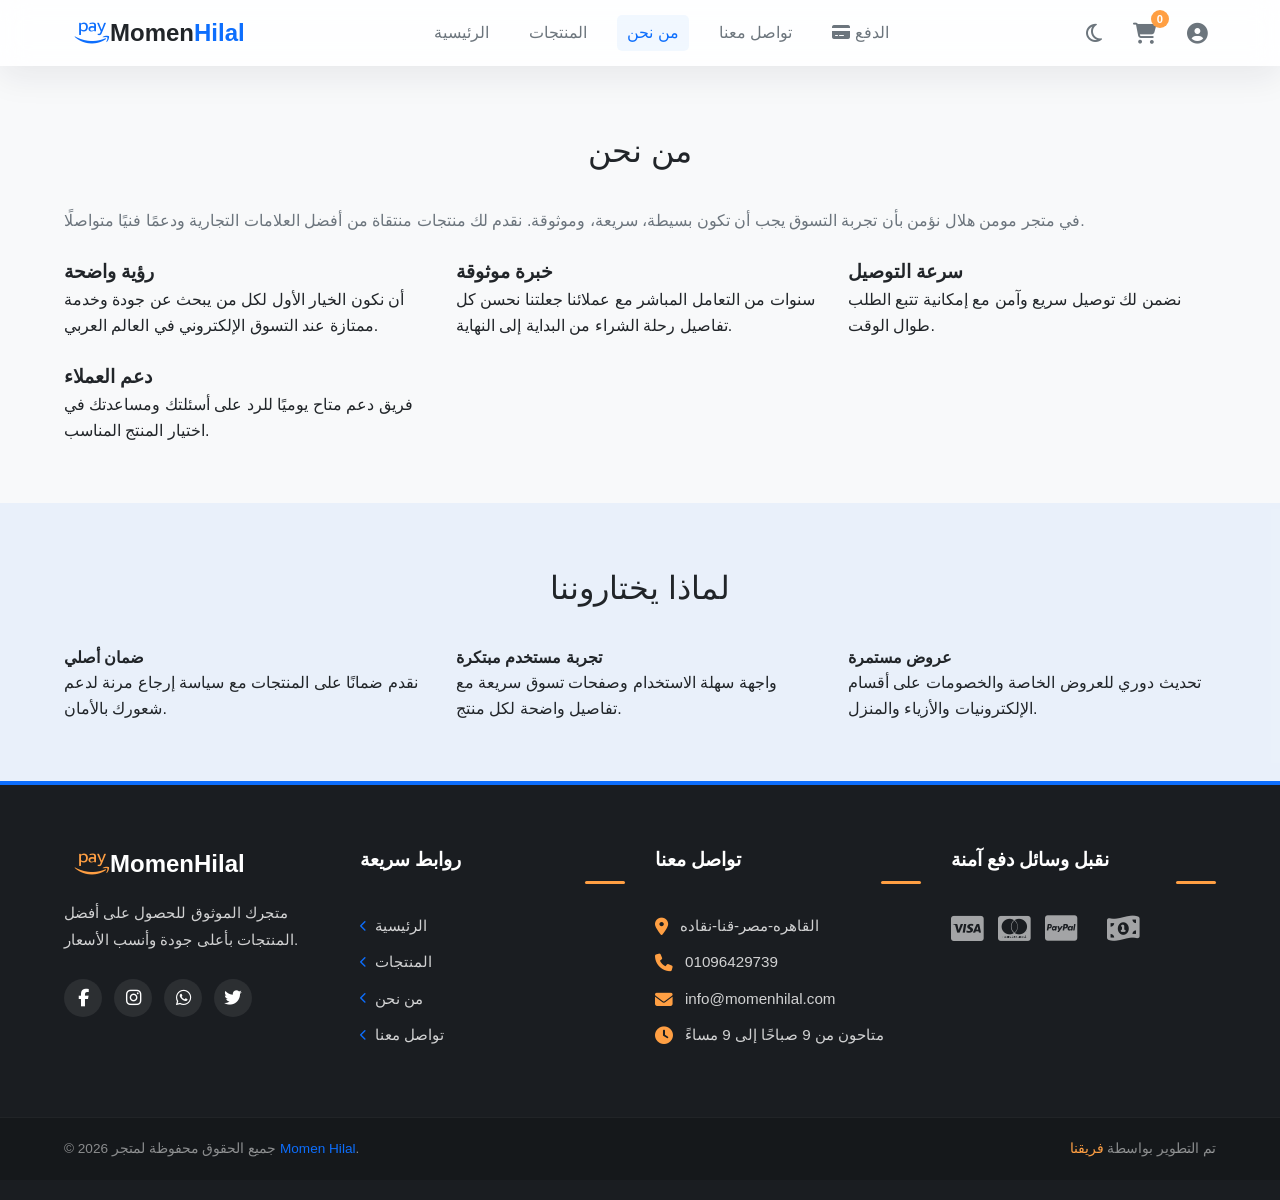
==== commit 54eef980: "fix: Correct HTML direction attribute and update product details to reflect new branding" ====
--- a/about.html
+++ b/about.html
@@ -1,5 +1,5 @@
 <!DOCTYPE html>
-<html lang="ar" dir="rtl">
+<html lang="ar" dir="ltr">
 <head>
     <meta charset="UTF-8">
     <meta name="viewport" content="width=device-width, initial-scale=1.0">
--- a/File.css/css.css
+++ b/File.css/css.css
@@ -1,365 +1,7 @@
-   body{
-    margin: 0;
-    font-family: Arial, Helvetica, sans-serif;
-   
-    background-color: #f4f4f4;
-   }
- header{
-  background-color: #18c1f0;
-  color: #f4f4f4;
-  padding: 20px ;
-  /* مهم */
-  position: relative;
-  display: flex;
-  justify-content: space-between;
-
- }
-
- .container{
-  display: flex;
-  justify-content: space-between;
-  align-items: center;
- }
- .logo{
-  font-size: 22px;
-  font-weight: bold;
-  font-family: 'Times New Roman', Times, serif;
- }
- 
- /* شريط البحث */
- .search-box{
-  display: flex;
-  border-radius: 10%;
-  overflow: hidden;
- }
- /* input text */
- .search-box input{
-  
- 
-  width: 200px;
-  
- }
- .search-box button{
-  border-radius: 10%;
- 
-  cursor: pointer;
-  background-color: #f0f3f2;
-  color: rgb(160, 84, 84);
- 
- }
- الحساب user
-
- .user-dropdown{
-  position: fixed;
-  top: 70px;
-  right:-8px ;
-  background-color: #222;
-  color: white;
- 
-  display: none;
-  z-index: 999999;
-  flex-direction: column;
-  border-radius: 6px;
- }
- .user-dropdown a{
-  padding: 10px;
-  margin: 8px 0;
-  cursor: pointer;
-  display: block;
-  color: white;
-  /* الخط اللي تحت الموقع */
-  text-decoration: none;
- }
- /* اللون عند الضغط علي الزر */
-  .user-dropdown a:hover{
-    color:#444;
-  }
- nav a{
-  color: rgb(13, 13, 13);
-  text-decoration: none;
-  margin-left: 20px;
-  font-size: 16px;
-  transition: 0.3s;
- }
- nav a:hover{
-  color: #00b894;
- }
- .icons{
-  display: flex;
-  align-items: center;
-  /* المسافه بين الصور او الكلام */
-  gap: 20px;
-  color: aliceblue;
-  font-size: 18px;
-  /* تحويل الصوره زر */
-  cursor: pointer;
- }
- 
- 
- .dark{
-  background-color: #393030;
-  color: aliceblue;
- }
- .watsab{
-  display: flex;
-  gap: 30px;
- }
- 
-   
-
-
-.login-box{
-  background-color: white;
-  padding: 30px;
-  border-radius: 10px;
-  width: 300px;
-text-align: center;
-}
-.nr{
-  width: 100%;
-  padding: 10px;
-  margin: 10px 0;
-}
-.ll{
-  padding: 10px;
-  width: 100%;
-  background-color: #007dff;
-  color: white;
-  border: none;
-  cursor: pointer;
-}
-
-
-
-
-
-
-
-
- /* #mm{
-    cursor: pointer;
-    background-color: #e91e63;
-    padding: 5px 10px;
-    border-radius: 5px;
-   } */
-   /* /// */
-    /* .input2{ 
-     padding: 13px 25%;
-    border: none;
-    outline: none;
-    flex: 1;
-    border-radius: 15px;
-    font-size: 14px;
-  
-   } */
-   /* .button2{
-    
-    border-radius: 50%;
-    padding: 15px 15px ;
-    border: none;
-    background-color: #141314;
-    cursor: pointer;
-    color: #000;
-    font-weight: bold;
-    transition: 0.3s;
-   
-   } */
-   /* .Store{
-    color: #ee0bd0;
-   }
-   .h22{
-    color: #fff;
-    font-size: 3rem;
-    text-shadow: 2px 2px 5px black;
-   } */
-   /* .btn{
-    background-color: #f59e0b;
-    color:rgb(16, 10, 10);
-    padding: 12px 25px;
-    border-radius: 8px;
-    text-decoration: none;
-    display: inline-block;
-    margin-bottom: 15%;
-   left: 45%;
-    transition: 0.3s;
-    position: absolute;
-   top: 440px;
-   font-size:20px;
-   } */
-   /* .btn:hover{
-    background-color: #0097a7;
-   } */
-   /* .section2{
-   
-    background-color: #21c5f7;
-    color: #f4f4f4;
-    text-align: center;
-    padding: 25px 20px;
-    font-family: 'Times New Roman', Times, serif;
-    font-size: 20px;
-    border: 10px solid #070707;
-    margin: 2px;
-   }
-   
-   
-   .button23{
-    background-color: #1b0d0d;
-    color: white;
-    font-size: 16px;
-   }
-   .hero-img{
-      border-radius: 50%;
-      width: 20%;
-      height: 20%;
-      display: block;
-     justify-self: center;
-      align-items: center;
-      margin-top: 150px;
-
-   } */
-   
-
-
-
- 
- /* .hero-img:hover{
-  transform: scale(1.4);
-  transition: 0.7s;
- }
-.loading{
-  display: flex;
-  justify-content: center;
-  align-items: center;
-
-} */
-
-
-
-
-
-
-
-
-
-
-
-
-
-
-
-
-
-
-
-/* .loading span{
-  width: 30px;
-  height: 30px;
-  background-color: #007dff;
-  border-radius: 50%;
-  margin: 20px 5px;
-  margin-bottom: 60px;
-}
-.s1{
-  animation: load 1s  0s infinite;
-}
-
-.s2{
-  animation: load 1s  0.3s infinite;
-}
-.s3{
-  animation: load 1s  0.6s infinite;
-}
-
-.cycle{
-   display: flex;
-  justify-content: center;
-  align-items: center;
-} */
-/* .cycle span{
-  width: 70px;
-  height: 70px;
-  border-radius: 50%;
-  border: 5px dotted #007dff;
-
-  border-left: 5px dotted transparent;
-  animation: cycle 2s linear  infinite ;
-}
-
-/* التحريك ، التحكم في أيكونة التحريك */
-/* @keyframes load {
-
-  0%{
-
-    transform: translateY(0);
-
-  }
-
-  50%{
-    transform: translateY(20px);
-
-  }
-
-  100%{
-    transform: translateY(0);
-  }
-
-}
-
-@keyframes cycle {
-
-  0%{
-    transform: rotate(0);
-  }
-    100%{
-    transform: rotate(360deg);
-  } 
-
-} */ 
-
-
-
-
- /* Header */
-
- /* Main */
- /* Footer */
-/* marging: top right bottom left */
-/* marging: top + bottom  */
-
-
-
-/* #toast{
-  position: fixed;
-  bottom: 20px;
-  right: 20px;
-  background-color: green;
-  color: #fff;
-  padding: 10px;
-  opacity: 0;
-  transition: 0.3s;
-}
-#toast.show{
-  opacity: 1;
-} */
-
-
-
-
-
-
-
-
-
-
-
-
-
-
-
-/* --- القواعد الأساسية (Global Styles) --- */
- :root {
-    --primary-color: #0d6efd; /* لون أساسي أزرق احترافي */
-    --accent-color: #ff9f43; /* لون برتقالي مميز للأزرار */
+/* --- المتغيرات العامة (Global Variables) --- */
+:root {
+    --primary-color: #0d6efd;
+    --accent-color: #ff9f43;
     --bg-light: #f8f9fa;
     --text-dark: #212529;
     --text-muted: #6c757d;
@@ -367,9 +9,9 @@
     --shadow-sm: 0 2px 4px rgba(0,0,0,0.05);
     --shadow-md: 0 4px 6px rgba(0,0,0,0.1);
     --transition: all 0.3s ease;
-} 
-
-/* وضع الدارك مود (مثال مبدئي) */
+}
+
+/* --- الدارك مود --- */
 body.dark-theme {
     --bg-light: #121212;
     --text-dark: #f8f9fa;
@@ -377,6 +19,7 @@
     --text-muted: #a0a0a0;
 }
 
+/* --- إعادة تعيين الأنماط (Reset) --- */
 * {
     box-sizing: border-box;
     margin: 0;
@@ -384,218 +27,414 @@
 }
 
 body {
-    font-family: 'Segoe UI', Tahoma, Geneva, Verdana, sans-serif; /* خط عصري */
+    font-family: 'Segoe UI', Tahoma, Geneva, Verdana, sans-serif;
     background-color: var(--bg-light);
     color: var(--text-dark);
     line-height: 1.6;
     transition: var(--transition);
 }
 
+a {
+    text-decoration: none;
+    color: inherit;
+    transition: var(--transition);
+}
+
+button {
+    border: none;
+    background: none;
+    cursor: pointer;
+    font-family: inherit;
+}
+
+/* --- الحاوية الرئيسية --- */
 .container {
     width: 90%;
     max-width: 1200px;
     margin: 0 auto;
- }
-
-/* .page-header,
-.hero-section,
-.page-hero {
+}
+
+/* ======================================== */
+/*               تنسيق الهيدر               */
+/* ======================================== */
+.main-header {
+    background: rgba(255, 255, 255, 0.95);
+    backdrop-filter: blur(14px);
+    box-shadow: 0 10px 34px rgba(20, 20, 55, 0.08);
+    position: sticky;
+    top: 0;
+    z-index: 1200;
+    padding: 14px 0;
+}
+
+.header-container {
+    display: flex;
+    justify-content: space-between;
+    align-items: center;
+    gap: 18px;
+}
+
+/* اللوجو */
+.logo {
+    display: flex;
+    align-items: center;
+    font-size: 1.5rem;
+    font-weight: bold;
+}
+
+.logo i {
+    color: var(--primary-color);
+    margin-left: 10px;
+    font-size: 1.8rem;
+}
+
+.Momen { color: var(--text-dark); }
+.Hilal { color: var(--primary-color); }
+
+/* القائمة الرئيسية */
+.navbar {
+    display: flex;
+    gap: 20px;
+}
+
+.navbar a {
+    font-weight: 500;
+    color: var(--text-muted);
+    padding: 5px 10px;
+    border-radius: 5px;
+}
+
+.navbar a:hover,
+.navbar a.active {
+    color: var(--primary-color);
+    background-color: rgba(13, 110, 253, 0.05);
+}
+
+/* أدوات الهيدر */
+.header-tools {
+    display: flex;
+    align-items: center;
+    gap: 15px;
+}
+
+.tool-btn {
+    font-size: 1.3rem;
+    color: var(--text-muted);
+    padding: 8px;
+    border-radius: 50%;
+    transition: var(--transition);
+    display: flex;
+    align-items: center;
+    justify-content: center;
+}
+
+.tool-btn:hover {
+    background-color: rgba(0, 0, 0, 0.05);
+    color: var(--text-dark);
+}
+
+/* عداد السلة */
+.cart-btn {
     position: relative;
+}
+
+#cart-count {
+    position: absolute;
+    top: -5px;
+    right: -5px;
+    background-color: var(--accent-color);
+    color: white;
+    font-size: 0.7rem;
+    font-weight: bold;
+    width: 18px;
+    height: 18px;
+    border-radius: 50%;
+    display: flex;
+    align-items: center;
+    justify-content: center;
+}
+
+/* زر اللغة */
+#lang-btn {
+    cursor: pointer;
+    padding: 5px 12px;
+    border: 1px solid var(--primary-color);
+    background: transparent;
+    color: var(--text-dark);
+    border-radius: 4px;
+    font-weight: bold;
+    transition: 0.3s;
+}
+
+#lang-btn:hover {
+    background: var(--primary-color);
+    color: #fff;
+}
+
+/* ======================================== */
+/*              Dropdown القوائم             */
+/* ======================================== */
+.cart-wrapper,
+.user-wrapper,
+.menu-wrapper {
+    position: relative;
+}
+
+.cart-dropdown,
+.user-dropdown,
+.menu-dropdown {
+    position: absolute;
+    top: calc(100% + 8px);
+    right: 0;
+    background-color: white;
+    box-shadow: 0 8px 32px rgba(0, 0, 0, 0.12);
+    border-radius: 18px;
+    padding: 10px 0;
+    min-width: 220px;
+    visibility: hidden;
+    opacity: 0;
+    transform: translateY(-8px);
+    transition: all 0.3s cubic-bezier(0.34, 1.56, 0.64, 1);
+    z-index: 2000;
+    pointer-events: none;
+    max-height: 0;
     overflow: hidden;
-}  */
-
-/* .hero-section {
-    min-height: 620px;
-    display: grid;
-    place-items: center;
-    padding: 80px 0 40px;
-    background: linear-gradient(135deg, rgba(13, 110, 253, 0.14), rgba(254, 249, 255, 0.95));
-} */
-
-/* .hero-bg-img {
+}
+
+.cart-dropdown.dropdown-open,
+.user-dropdown.dropdown-open,
+.menu-dropdown.dropdown-open {
+    visibility: visible;
+    opacity: 1;
+    transform: translateY(0);
+    pointer-events: auto;
+    max-height: 600px;
+}
+
+.cart-dropdown p {
+    color: var(--text-muted);
+    text-align: center;
+    font-size: 0.95rem;
+    margin: 0;
+    padding: 20px;
+}
+
+.user-dropdown a,
+.menu-dropdown a {
+    display: block;
+    padding: 12px 18px;
+    text-align: right;
+    width: 100%;
+    color: var(--text-dark);
+    border-radius: 12px;
+    font-weight: 500;
+    transition: background-color 0.2s ease, color 0.2s ease;
+}
+
+.user-dropdown a:hover,
+.menu-dropdown a:hover {
+    background-color: rgba(13, 110, 253, 0.08);
+    color: var(--primary-color);
+}
+
+.user-dropdown hr,
+.menu-dropdown hr {
+    margin: 10px 0;
+    border: 0;
+    border-top: 1px solid rgba(0, 0, 0, 0.08);
+}
+
+.logout-btn {
+    background-color: #dc3545;
+    color: white !important;
+    margin-top: 10px;
+}
+
+.menu-btn {
+    display: none;
+    border-radius: 14px;
+    width: 44px;
+    height: 44px;
+    align-items: center;
+    justify-content: center;
+    background-color: rgba(13, 110, 253, 0.08);
+}
+
+.menu-btn:hover {
+    background-color: rgba(13, 110, 253, 0.16);
+}
+
+/* ======================================== */
+/*              قسم Hero (الترحيب)          */
+/* ======================================== */
+.hero-section {
+    position: relative;
+    padding: 100px 0;
+    overflow: hidden;
+    text-align: center;
+}
+
+.hero-bg-img {
     position: absolute;
-    inset: 0;
+    top: 0;
+    left: 0;
     width: 100%;
     height: 100%;
     object-fit: cover;
-    opacity: 0.28;
-    filter: blur(1px);
-    z-index: 0;
-} */
+    z-index: -2;
+    filter: brightness(0.5);
+}
+
+.hero-section::after {
+    content: '';
+    position: absolute;
+    top: 0;
+    left: 0;
+    width: 100%;
+    height: 100%;
+    background: linear-gradient(135deg, rgba(13, 110, 253, 0.3) 0%, rgba(0, 0, 0, 0.5) 100%);
+    z-index: -1;
+}
 
 .hero-content {
-    position: relative;
-    z-index: 1;
-    max-width: 720px;
-    text-align: right;
+    display: flex;
+    flex-direction: column;
+    align-items: center;
+    gap: 20px;
+    color: white;
+}
+
+.hero-title {
+    font-size: 2.8rem;
+    font-weight: 800;
+}
+
+.Store-highlight {
+    color: var(--accent-color);
+    font-style: italic;
+}
+
+.hero-subtitle {
+    font-size: 1.1rem;
+    color: rgba(255, 255, 255, 0.8);
+    max-width: 600px;
+}
+
+/* شريط البحث في Hero */
+.hero-search-box {
+    display: flex;
+    background-color: rgba(255, 255, 255, 0.9);
+    padding: 5px;
+    border-radius: 50px;
+    width: 90%;
+    max-width: 500px;
+    margin-top: 30px;
+    box-shadow: var(--shadow-md);
+}
+
+.search-input {
+    flex: 1;
+    padding: 10px 20px;
+    border: none;
+    background: transparent;
+    font-size: 1rem;
+    outline: none;
     color: var(--text-dark);
 }
-/* 
-.hero-title {
-    font-size: clamp(2.4rem, 2.8vw, 4rem);
-    margin-bottom: 18px;
-    line-height: 1.05;
-}
-
-.hero-subtitle {
-    font-size: 1.05rem;
-    color: var(--text-muted);
-    margin-bottom: 25px;
-    max-width: 640px;
-} */
-
- .cta-btn {
+
+.search-submit-btn {
+    background-color: var(--primary-color);
+    color: white;
+    padding: 10px 25px;
+    border-radius: 30px;
+    font-weight: 500;
+    display: flex;
+    align-items: center;
+    gap: 5px;
+}
+
+.search-submit-btn:hover {
+    background-color: #0b5ed7;
+}
+
+/* زر CTA */
+.cta-btn {
+    background-color: var(--accent-color);
+    color: white;
+    padding: 12px 30px;
+    border-radius: 30px;
+    font-weight: 600;
     display: inline-flex;
     align-items: center;
     gap: 10px;
-    padding: 14px 24px;
-    border-radius: 999px;
-    background-color: var(--primary-color);
-    color: #fff;
-    font-weight: 700;
-    box-shadow: 0 16px 32px rgba(13, 110, 253, 0.18);
-    transition: transform 0.25s ease, box-shadow 0.25s ease, background-color 0.25s ease;
-} 
-
- .cta-btn:hover {
+    box-shadow: var(--shadow-md);
+    transition: var(--transition);
+}
+
+.cta-btn:hover {
+    background-color: #e68a00;
     transform: translateY(-2px);
-    box-shadow: 0 22px 34px rgba(13, 110, 253, 0.22);
-    background-color: #0b5ed7;
-} 
-
- .hero-search-box {
-    display: flex;
-    max-width: 620px;
-    gap: 10px;
+}
+
+/* ======================================== */
+/*              قسم المنتجات                */
+/* ======================================== */
+.page-section {
+    padding: 60px 0;
+}
+
+.section-title {
+    font-size: 2rem;
+    margin-bottom: 30px;
+    text-align: center;
+}
+
+.product-grid {
+    display: grid;
+    grid-template-columns: repeat(auto-fill, minmax(280px, 1fr));
+    gap: 24px;
+}
+
+/* ======================================== */
+/*               شريط الفلتر                */
+/* ======================================== */
+.filter-bar {
+    display: flex;
+    gap: 16px;
+    margin-bottom: 40px;
     flex-wrap: wrap;
-    margin-top: 30px;
-} 
-
-.search-input {
-    flex: 1 1 250px;
-    min-height: 52px;
-    border-radius: 60px;
-    padding: 0 20px;
-    border: 1px solid rgba(33, 37, 41, 0.12);
-    background: #fff;
-    color: var(--text-dark);
-    transition: border-color 0.2s ease, transform 0.2s ease;
-}
-
-.search-input:focus {
-    outline: none;
-    border-color: rgba(13, 110, 253, 0.45);
-    transform: translateY(-1px);
-} 
-
- .search-submit-btn {
-    min-width: 140px;
-    border-radius: 60px;
-    background-color: var(--accent-color);
-    color: #111;
-    padding: 0 24px;
-    font-weight: 700;
-}
-
-/* .section-title {
-    font-size: 2rem;
-    margin-bottom: 18px;
-    letter-spacing: -0.03em;
-} */
-
-/* .filter-bar {
-    display: grid;
-    grid-template-columns: 2fr 1fr 1fr;
-    gap: 16px;
-    margin-bottom: 28px;
-    align-items: center;
-    justify-content: space-between;
-    max-width: 100%;
-    animation: slideInUp 0.6s ease;
-} */
-
-/* .filter-input,
+    justify-content: center;
+}
+
+.filter-input,
 .filter-select {
-    flex: 1 1 220px;
-    min-height: 50px;
-    padding: 0 20px;
+    flex: 1;
+    min-width: 200px;
+    padding: 12px 20px;
     border-radius: 16px;
     border: 2px solid rgba(33, 37, 41, 0.14);
     background: #fff;
     color: var(--text-dark);
     font-weight: 500;
     font-family: inherit;
-    transition: all 0.3s cubic-bezier(0.34, 1.56, 0.64, 1);
-} */
-
-/* body.dark-theme .filter-input,
-body.dark-theme .filter-select {
-    background: #1e1e1e;
-    border-color: rgba(248, 249, 250, 0.14);
-    color: #f8f9fa;
-} */
-
-/* .filter-input:focus,
+    transition: var(--transition);
+}
+
+.filter-input:focus,
 .filter-select:focus {
     outline: none;
     border-color: var(--primary-color);
     box-shadow: 0 0 0 4px rgba(13, 110, 253, 0.1);
     transform: translateY(-2px);
-} */
-
-/* .filter-select {
-    appearance: none;
+}
+
+.filter-select {
     cursor: pointer;
-    background-image: url("data:image/svg+xml,%3Csvg xmlns='http://www.w3.org/2000/svg' viewBox='0 0 24 24' fill='none' stroke='%230d6efd' stroke-width='2'%3E%3Cpolyline points='6 9 12 15 18 9'%3E%3C/polyline%3E%3C/svg%3E");
-    background-repeat: no-repeat;
-    background-position: left 10px center;
-    background-size: 20px;
-    padding-right: 40px;
-    padding-left: 35px;
-} */
-
-@media (max-width: 1200px) {
-    .filter-bar {
-        grid-template-columns: 1fr 1fr 1fr;
-        gap: 12px;
-    }
-}
-
-@media (max-width: 768px) {
-    .filter-bar {
-        grid-template-columns: 1fr;
-        gap: 10px;
-    }
-
-    .filter-input,
-    .filter-select {
-        width: 100%;
-    }
-}
-  .product-grid {
-    display: grid;
-    grid-template-columns: repeat(auto-fill, minmax(260px, 1fr));
-    gap: 24px;
-    animation: fadeIn 0.6s ease;
-} 
-
-.page-section {
-    padding: 60px 0;
-}
-
-.page-card {
-    background: #fff;
-    padding: 32px;
-    border-radius: 28px;
-    box-shadow: var(--shadow-md);
-    transition: transform 0.2s ease, box-shadow 0.2s ease;
-}
-
-.page-card:hover {
-    transform: translateY(-5px);
-    box-shadow: 0 20px 40px rgba(0, 0, 0, 0.08);
-}
-
+}
+
+/* ======================================== */
+/*                 Toast                    */
+/* ======================================== */
 .toast {
     position: fixed;
     bottom: 24px;
@@ -616,206 +455,241 @@
     visibility: visible;
 }
 
-a {
-    text-decoration: none;
-    color: inherit;
+/* ======================================== */
+/*                 Footer                   */
+/* ======================================== */
+.main-footer {
+    background-color: #1a1d21; /* لون خلفية غامق واحترافي */
+    padding: 40px 0 20px;
+    margin-top: 60px;
+    border-top: 1px solid rgba(0, 0, 0, 0.08);
+}
+
+.footer-container {
+    display: grid;
+    grid-template-columns: repeat(auto-fit, minmax(250px, 1fr));
+    gap: 30px;
+}
+
+.footer-section h4 {
+    margin-bottom: 15px;
+    font-size: 1.2rem;
+}
+
+.footer-section p {
+    color: var(--text-muted);
+    margin-bottom: 8px;
+}
+
+.footer-socials {
+    display: flex;
+    gap: 15px;
+    margin-top: 15px;
+}
+
+.footer-socials a {
+    font-size: 1.3rem;
+    color: var(--text-muted);
     transition: var(--transition);
 }
 
-button {
-    border: none;
-    background: none;
-    cursor: pointer;
-    font-family: inherit;
-}
-
-
-
-
-
-
-
-/* سلة المشتريات */
-.cart-wrapper, .user-wrapper {
-    position: relative;
-}
-
-.cart-btn #cart-count {
-    position: absolute;
-    top: -5px;
-    right: -5px;
-    background-color: var(--accent-color);
-    color: white;
-    font-size: 0.7rem;
-    font-weight: bold;
-    width: 18px;
-    height: 18px;
-    border-radius: 50%;
-    display: flex;
-    align-items: center;
-    justify-content: center;
-}
-
-
-/* --- تنسيق قسم Hero (الترحيب والبحث) --- */
-.hero-section {
-    position: relative;
-    padding: 100px 0;
-    overflow: hidden;
-    color: white; /* النص الافتراضي أبيض فوق الصورة */
+.footer-socials a:hover {
+    color: var(--primary-color);
+    transform: translateY(-2px);
+}
+
+.footer-bottom {
     text-align: center;
-}
-
-.hero-bg-img {
-    position: absolute;
-    top: 0;
-    left: 0;
-    width: 100%;
-    height: 100%;
-    object-fit: cover; /* لتغطية المساحة */
-    z-index: -2;
-    filter: brightness(0.5); /* تعتيم الصورة لجعل النص واضحاً */
-}
-
-/* تراكب لإضافة عمق */
-.hero-section::after {
-    content: '';
-    position: absolute;
-    top: 0; left: 0; width: 100%; height: 100%;
-    background: linear-gradient(135deg, rgba(13, 110, 253, 0.3) 0%, rgba(0,0,0,0.5) 100%);
-    z-index: -1;
-}
-
-.hero-content {
-    display: flex;
-    flex-direction: column;
-    align-items: center;
-    gap: 20px;
-}
-
-.hero-title {
-    font-size: 2.8rem;
-    font-weight: 800;
-}
-
-.Store-highlight {
-    color: var(--accent-color);
-    font-style: italic;
-}
-
-.hero-subtitle {
-    font-size: 1.1rem;
-    color: rgba(255,255,255,0.8);
-    max-width: 600px;
-} */
-
-/* زر إتمام الشراء */
-.cta-btn {
-    background-color: var(--accent-color);
-    color: white;
-    padding: 12px 30px;
-    border-radius: 30px;
-    font-weight: 600;
-    display: flex;
-    align-items: center;
-    gap: 10px;
-    box-shadow: var(--shadow-md);
-}
-
-.cta-btn:hover {
-    background-color: #e68a00;
-    transform: translateY(-2px);
-}
-
- /* شريط البحث */
-.hero-search-box {
-    display: flex;
-    background-color: rgba(245, 243, 243, 0.9);
-    padding: 5px;
-    border-radius: 50px;
-    width: 90%;
-    max-width: 500px;
+    padding-top: 30px;
     margin-top: 30px;
-    box-shadow: var(--shadow-md);
-} 
-
-.search-input {
-    flex: 1;
-    padding: 10px 20px;
-    border: none;
-    background: transparent;
-    font-size: 1rem;
-    outline: none;
-    color: var(--text-dark);
-}
-
-.search-submit-btn {
-    background-color: var(--primary-color);
-    color: white;
-    padding: 10px 25px;
-    border-radius: 30px;
-    font-weight: 500;
-    display: flex;
-    align-items: center;
-    gap: 5px;
-}
-
-.search-submit-btn:hover {
-    background-color: #0b5ed7;
-}
-/* تحسين القائمة في الشاشات الصغيرة */
-.menu-wrapper {
-    display: none;
-}
-
-@media (max-width: 992px) {
+    border-top: 1px solid rgba(0, 0, 0, 0.08);
+    color: var(--text-muted);
+    font-size: 0.85rem;
+}
+
+/* ======================================== */
+/*              التجاوبية (Responsive)       */
+/* ======================================== */
+
+/* شاشات كبيرة (لابتوب) */
+@media (max-width: 1024px) {
+    .header-container {
+        gap: 12px;
+    }
+
+    .navbar {
+        gap: 15px;
+    }
+}
+
+/* شاشات متوسطة (تابلت) */
+@media (max-width: 768px) {
     .navbar {
         display: none;
     }
+
     .menu-wrapper {
         display: block;
     }
-}
-
-/* تحسين البطاقات */
-.product {
-    transition: all 0.3s ease;
-}
-
-@media (max-width: 768px) {
-    .product .product-buttons {
+
+    .menu-btn {
+        display: flex;
+    }
+
+    .hero-title {
+        font-size: 2rem;
+    }
+
+    .hero-section {
+        padding: 60px 0;
+    }
+
+    .section-title {
+        font-size: 1.6rem;
+    }
+
+    .filter-bar {
         flex-direction: column;
-        gap: 10px;
-    }
-    
-    .product .product-buttons button,
-    .product .product-buttons a {
+    }
+
+    .filter-input,
+    .filter-select {
         width: 100%;
-        text-align: center;
-    }
-}
-
-/* تحسين صورة الهيرو */
-.hero-bg-img {
-    width: 100%;
-    height: auto;
-    object-fit: cover;
-}
-
-@media (max-width: 768px) {
-    .hero-section {
-        min-height: 300px;
-    }
-}
-
-/* تحسين الفوتر */
-@media (max-width: 768px) {
+    }
+
     .footer-container {
         grid-template-columns: 1fr;
         text-align: center;
     }
-    
+
     .footer-socials {
         justify-content: center;
     }
+
+    /* قائمة الموبايل بتأثير الزجاج */
+    .menu-dropdown {
+        position: fixed;
+        top: 70px;
+        right: 0;
+        width: 100%;
+        max-width: 100%;
+        border-radius: 0;
+        min-width: unset;
+        padding: 15px 0;
+        background: rgba(255, 255, 255, 0.95);
+        backdrop-filter: blur(20px);
+        box-shadow: 0 8px 32px rgba(0, 0, 0, 0.1);
+    }
+
+    .menu-dropdown a {
+        padding: 14px 20px;
+        text-align: center;
+        border-bottom: 1px solid rgba(0, 0, 0, 0.05);
+    }
+
+    .menu-dropdown a:last-child {
+        border-bottom: none;
+    }
+
+    .menu-dropdown.dropdown-open {
+        max-height: calc(100vh - 70px);
+        overflow-y: auto;
+    }
+}
+
+/* شاشات صغيرة (موبايل) */
+@media (max-width: 480px) {
+    .main-header {
+        padding: 10px 0;
+    }
+
+    .logo {
+        font-size: 1rem;
+    }
+
+    .logo i {
+        font-size: 1.2rem;
+    }
+
+    .hero-title {
+        font-size: 1.5rem;
+    }
+
+    .hero-subtitle {
+        font-size: 0.9rem;
+    }
+
+    .hero-search-box {
+        width: 100%;
+        flex-direction: column;
+        background: transparent;
+        gap: 10px;
+    }
+
+    .search-input {
+        background: white;
+        border-radius: 30px;
+    }
+
+    .search-submit-btn {
+        justify-content: center;
+    }
+
+    .product-grid {
+        grid-template-columns: 1fr;
+        gap: 16px;
+    }
+
+    .menu-dropdown {
+        top: 60px;
+        background: rgba(255, 255, 255, 0.98);
+        backdrop-filter: blur(20px);
+    }
+
+    .menu-dropdown.dropdown-open {
+        max-height: calc(100vh - 60px);
+    }
+}
+
+/* شاشات صغيرة جداً */
+@media (max-width: 379px) {
+    .header-container {
+        gap: 6px;
+    }
+
+    .tool-btn {
+        font-size: 1rem;
+        padding: 5px;
+    }
+
+    #lang-btn {
+        padding: 2px 6px;
+        font-size: 0.7rem;
+    }
+
+    .menu-dropdown {
+        top: 50px;
+    }
+
+    .menu-dropdown.dropdown-open {
+        max-height: calc(100vh - 50px);
+    }
+}
+
+/* ======================================== */
+/*              الرسوم المتحركة             */
+/* ======================================== */
+@keyframes fadeIn {
+    from {
+        opacity: 0;
+        transform: translateY(20px);
+    }
+    to {
+        opacity: 1;
+        transform: translateY(0);
+    }
+}
+
+.product-grid {
+    animation: fadeIn 0.6s ease;
 }
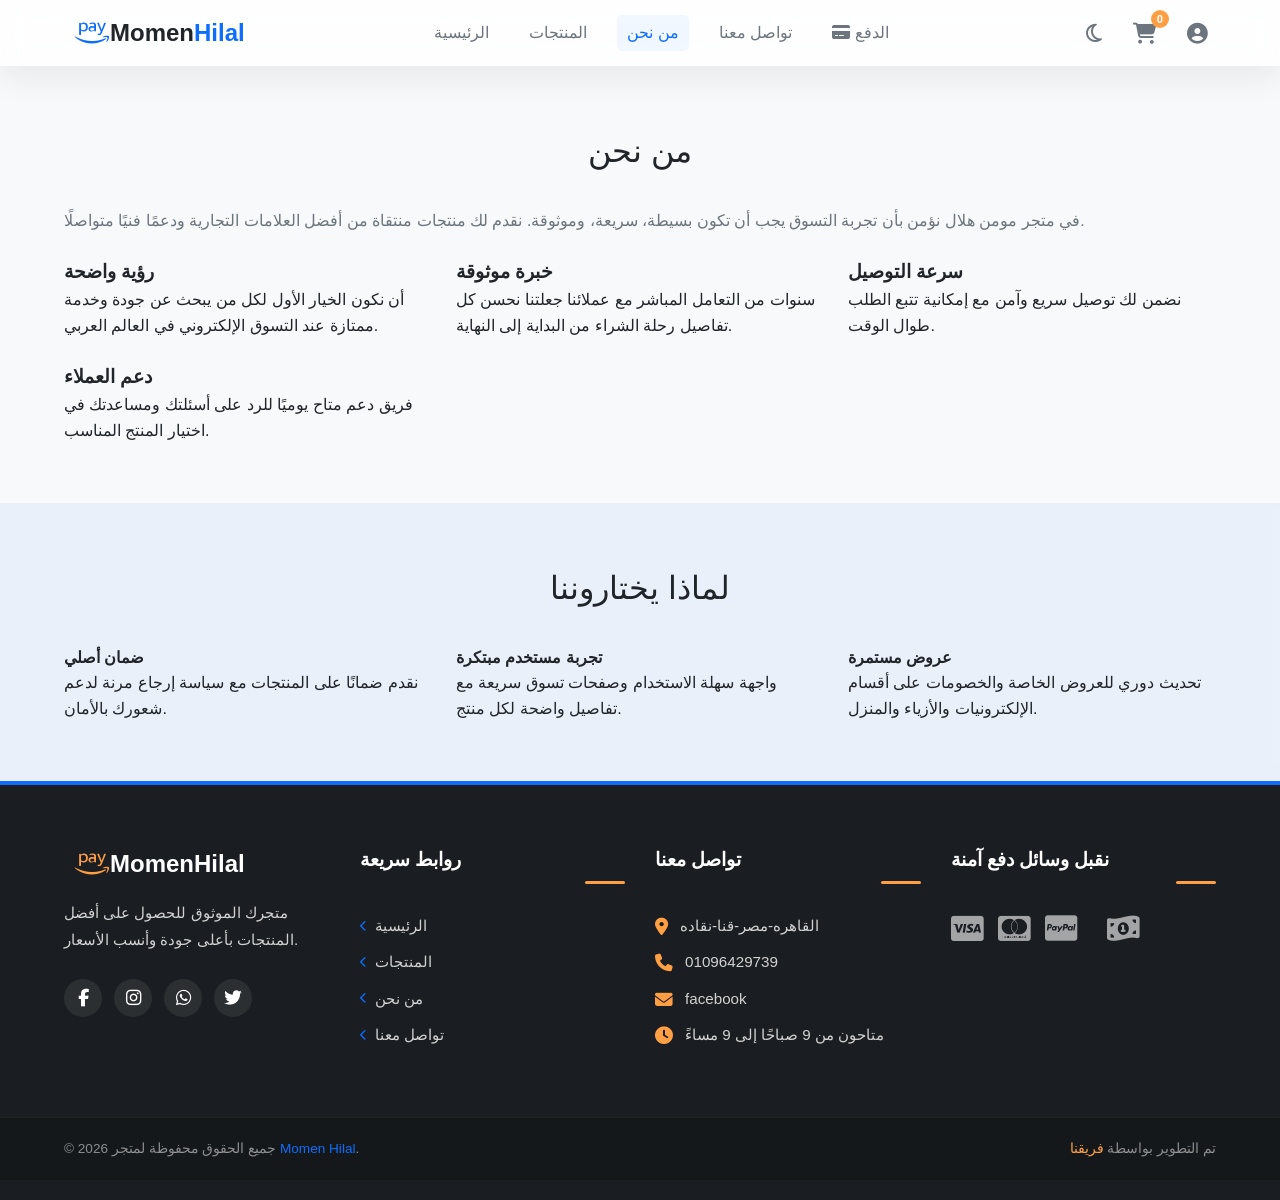
==== commit 74155fda: "Update contact email links to display 'facebook' instead of full URL" ====
--- a/about.html
+++ b/about.html
@@ -112,7 +112,7 @@
             <div class="footer-logo logo"><i class="fa-brands fa-amazon-pay"></i><span class="Momen">Momen</span><span class="Hilal"> Hilal</span></div>
             <p class="footer-desc">متجرك الموثوق للحصول على أفضل المنتجات بأعلى جودة وأنسب الأسعار.</p>
             <div class="footer-socials">
-                <a href="#" target="_blank" title="فيس بوك"><i class="fa-brands fa-facebook-f"></i></a>
+                <a href="https://www.facebook.com/mwmn.hlal.844650" target="_blank" title="فيس بوك"><i class="fa-brands fa-facebook-f"></i></a>
                 <a href="#" target="_blank" title="انستجرام"><i class="fa-brands fa-instagram"></i></a>
                 <a href="https://wa.me/01096429739" target="_blank" title="واتساب"><i class="fa-brands fa-whatsapp"></i></a>
                 <a href="#" target="_blank" title="تويتر (X)"><i class="fa-brands fa-twitter"></i></a>
@@ -132,7 +132,7 @@
             <ul>
                 <li><i class="fa-solid fa-location-dot"></i><span>القاهره-مصر-قنا-نقاده</span></li>
                 <li><i class="fa-solid fa-phone"></i><a href="tel:01096429739">01096429739</a></li>
-                <li><i class="fa-solid fa-envelope"></i><a href="mailto:info@momenhilal.com">info@momenhilal.com</a></li>
+                <li><i class="fa-solid fa-envelope"></i><a href="https://www.facebook.com/mwmn.hlal.844650">facebook</a></li>
                 <li><i class="fa-solid fa-clock"></i><span>متاحون من 9 صباحًا إلى 9 مساءً</span></li>
             </ul>
         </div>
--- a/File.css/css.css
+++ b/File.css/css.css
@@ -38,6 +38,11 @@
     text-decoration: none;
     color: inherit;
     transition: var(--transition);
+}
+.momen-main{
+    width: 400px;
+    height: 400px;
+    border-radius: 50%;
 }
 
 button {
@@ -595,6 +600,11 @@
         max-height: calc(100vh - 70px);
         overflow-y: auto;
     }
+    .momen-main{
+    width: 400px;
+    height: 400px;
+    border-radius: 50%;
+}
 }
 
 /* شاشات صغيرة (موبايل) */
@@ -649,6 +659,11 @@
     .menu-dropdown.dropdown-open {
         max-height: calc(100vh - 60px);
     }
+    .momen-main{
+    width: 200px;
+    height: 200px;
+    border-radius: 50%;
+}
 }
 
 /* شاشات صغيرة جداً */
@@ -674,6 +689,11 @@
     .menu-dropdown.dropdown-open {
         max-height: calc(100vh - 50px);
     }
+.momen-main{
+    width: 200px;
+    height: 200px;
+    border-radius: 50%;
+}
 }
 
 /* ======================================== */
